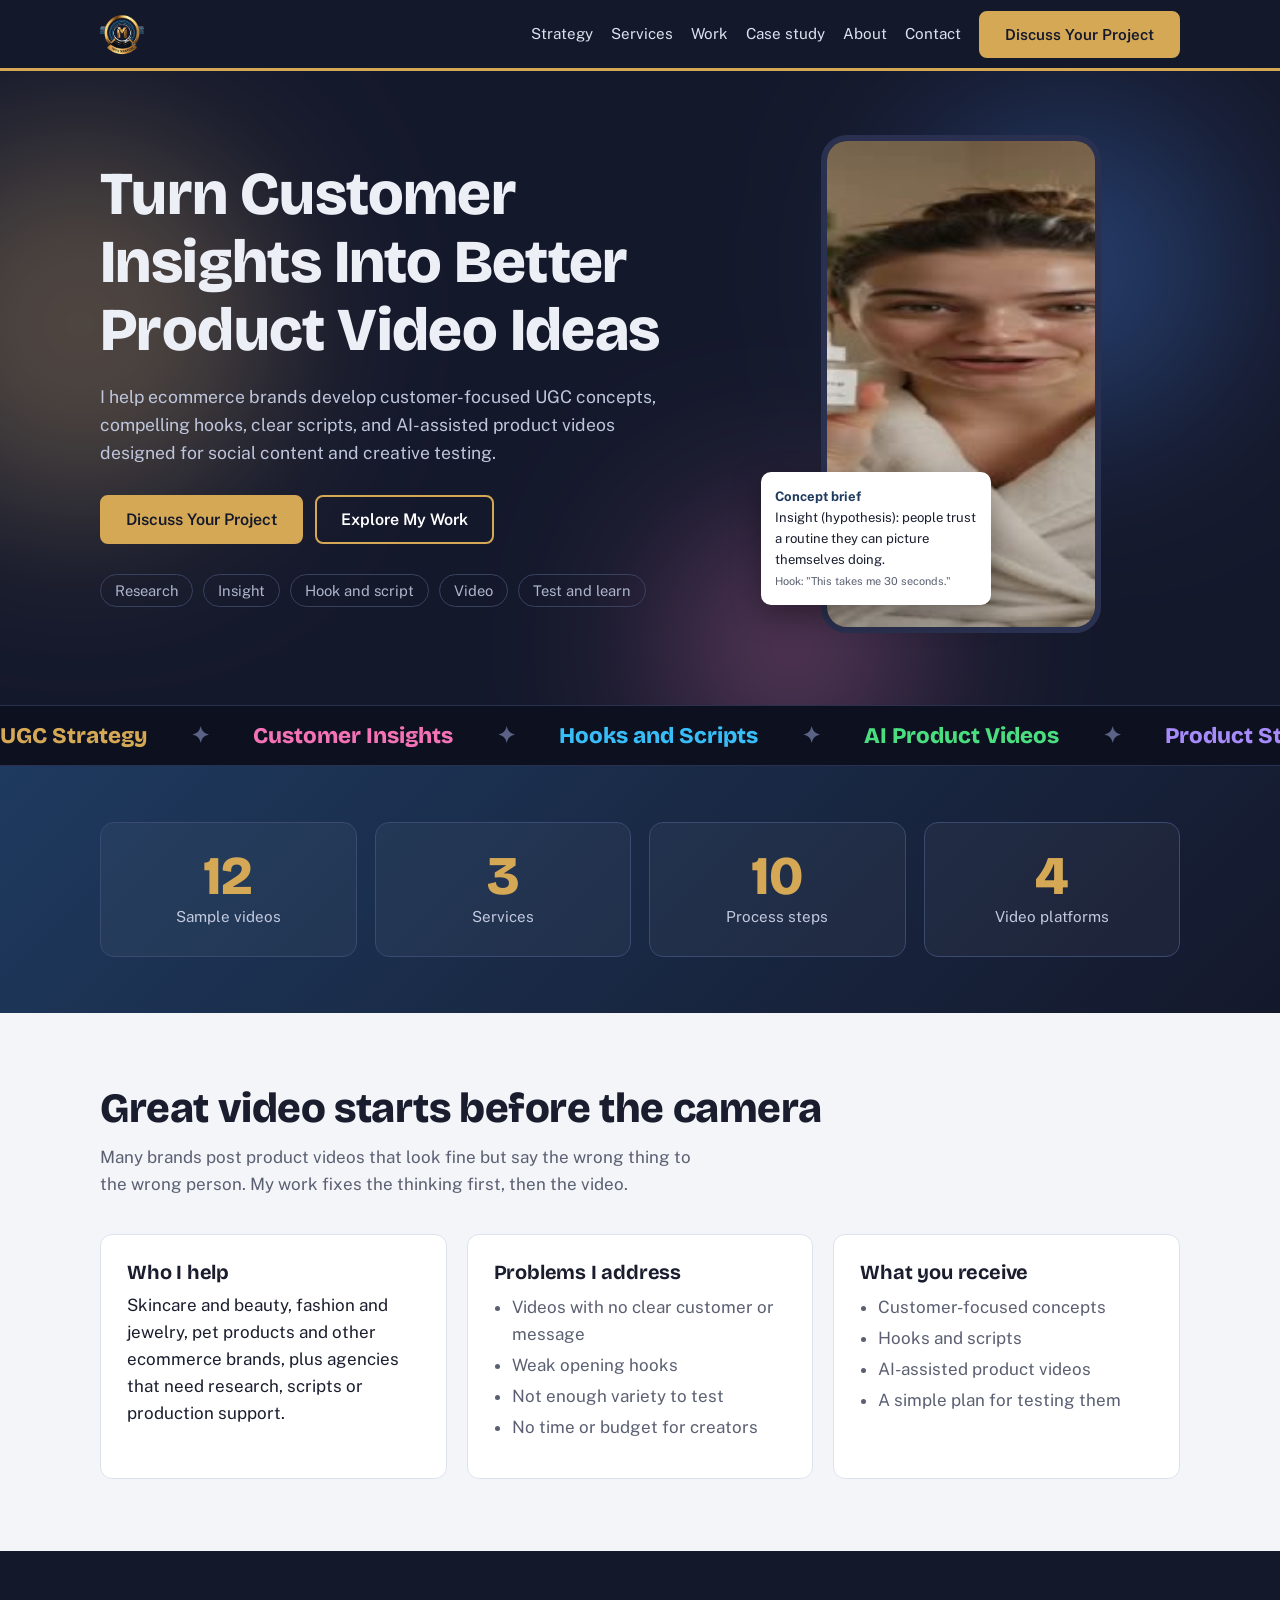
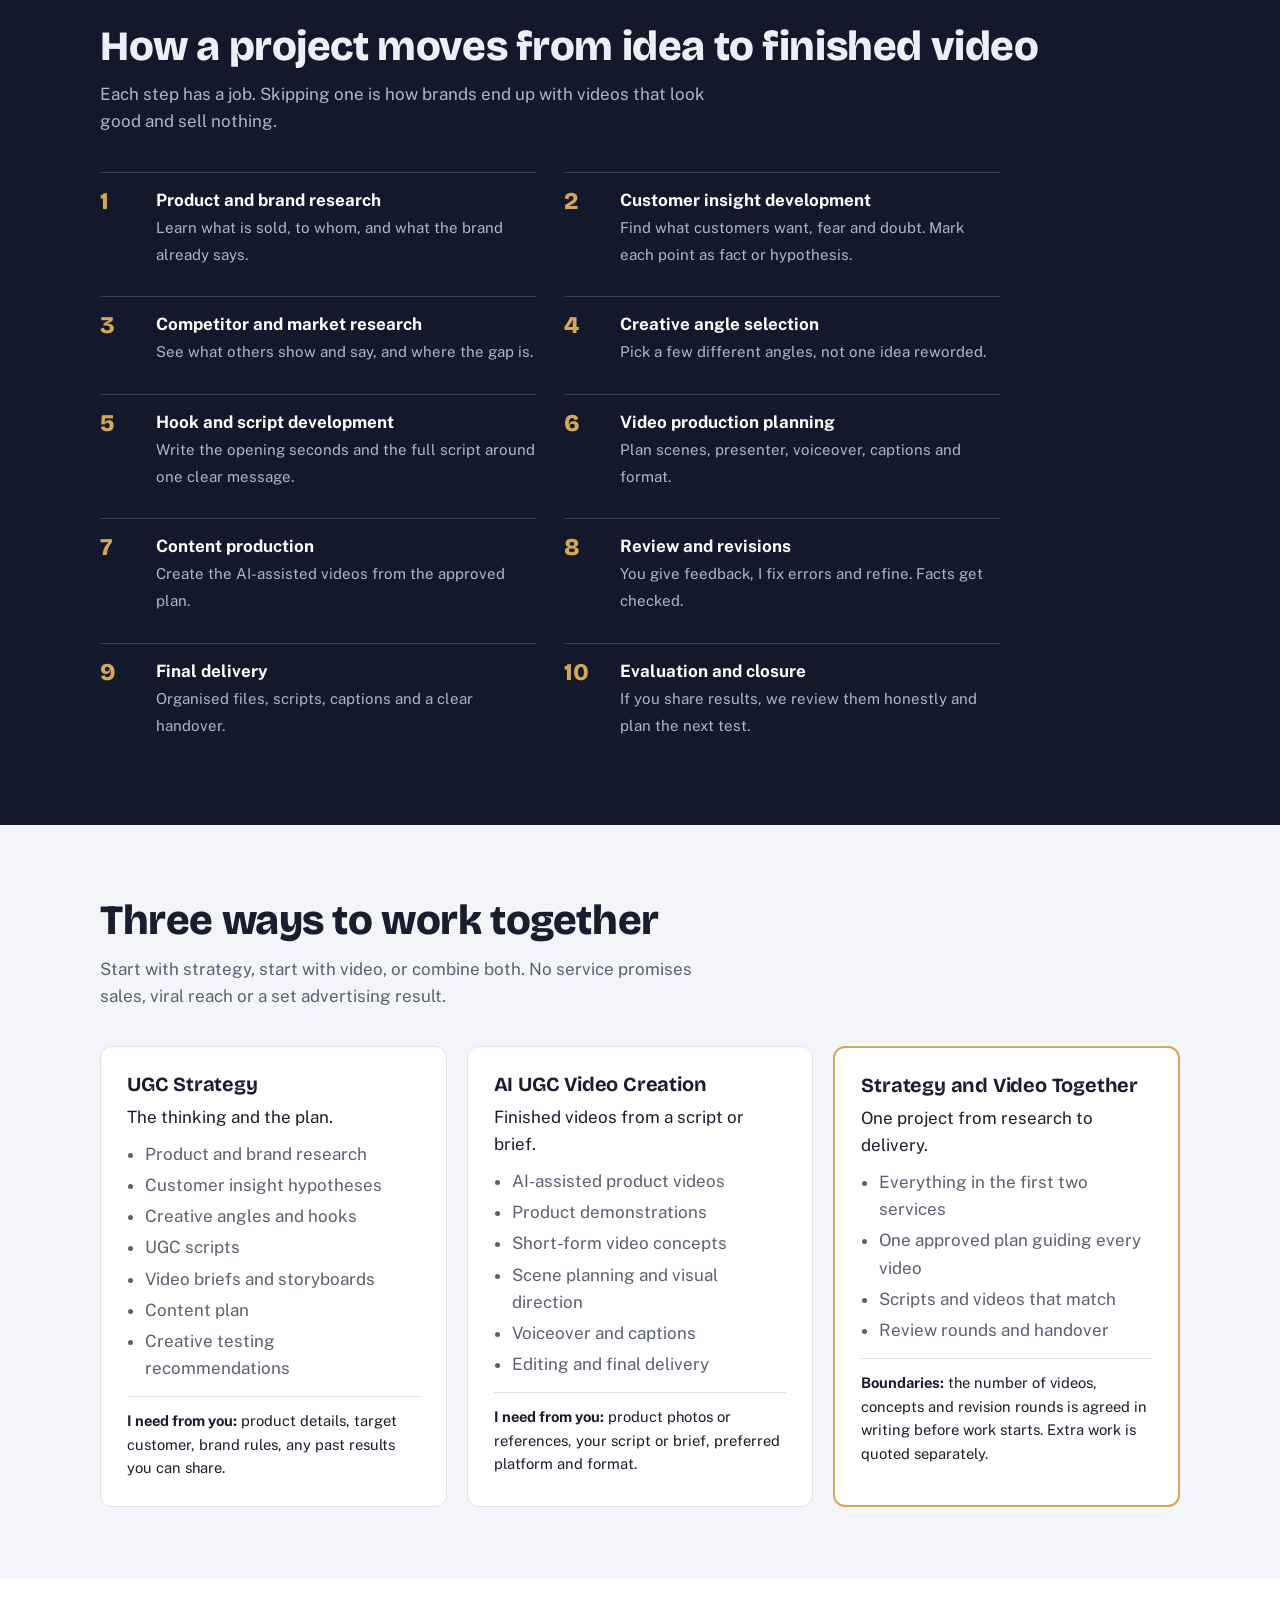
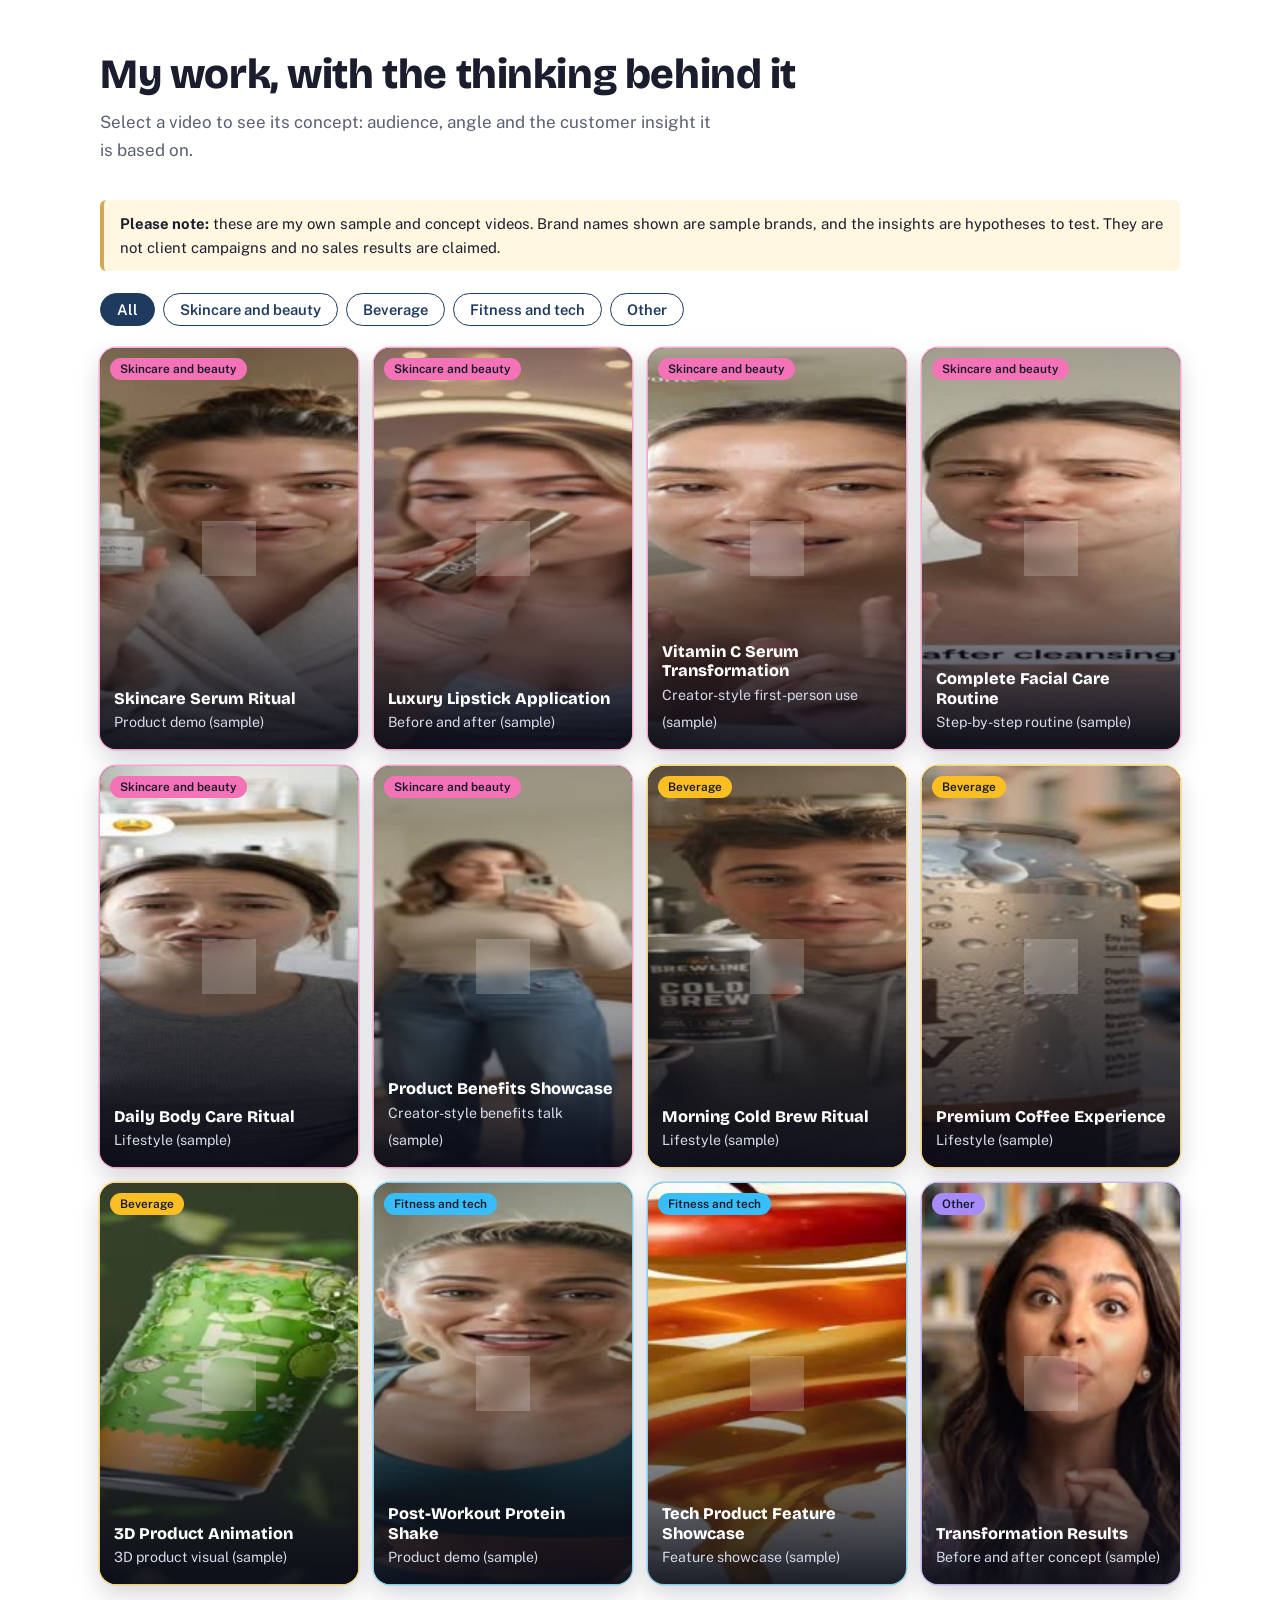
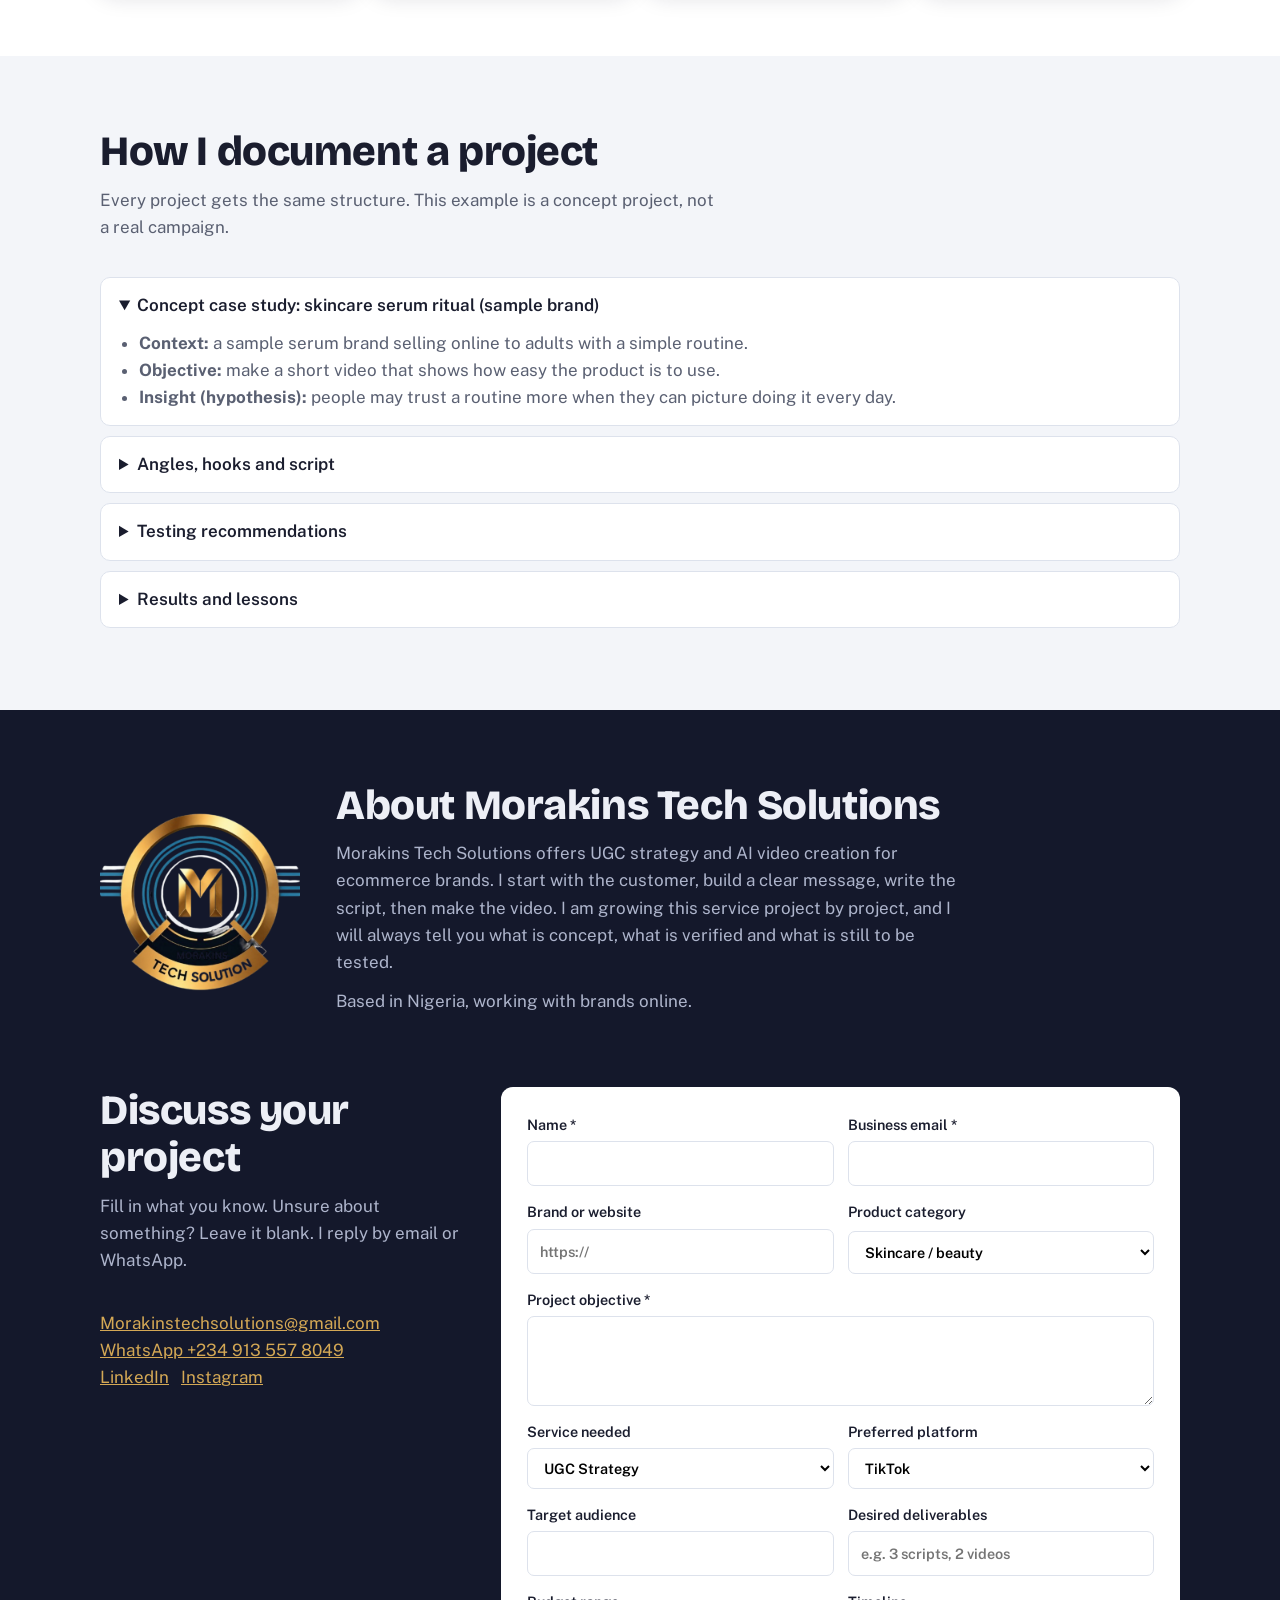
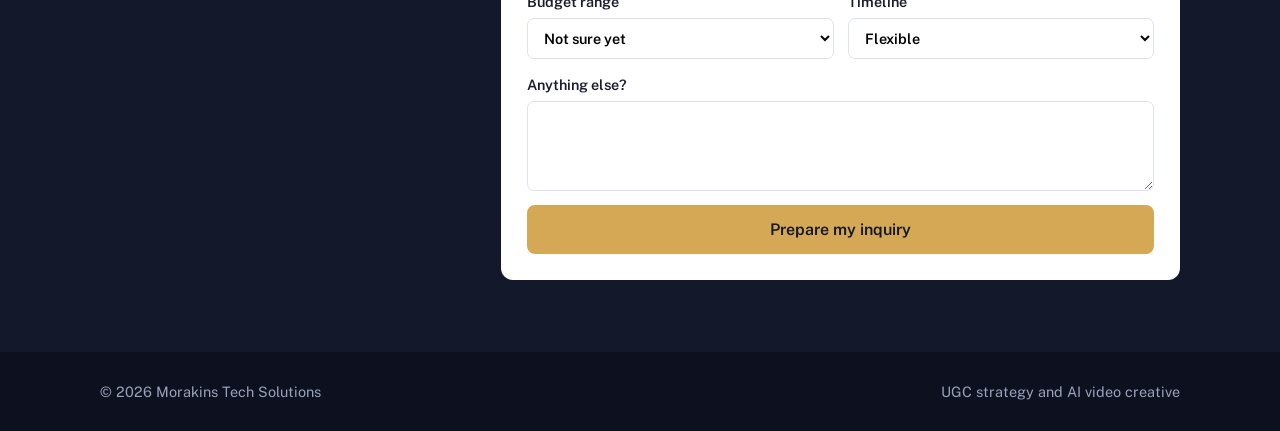
==== home.html @ 1a8fdf66 "Add files via upload" ====
<!DOCTYPE html>
<html lang="en">
<head>
<meta charset="UTF-8">
<meta name="viewport" content="width=device-width, initial-scale=1">
<title>Morakins Tech Solutions | UGC Strategy and AI Video Creative for Ecommerce Brands</title>
<meta name="description" content="UGC strategy, scripts and AI-assisted product videos for ecommerce brands. Customer-focused concepts, hooks and creative testing plans.">
<link rel="preconnect" href="https://fonts.googleapis.com"><link rel="preconnect" href="https://fonts.gstatic.com" crossorigin>
<link href="https://fonts.googleapis.com/css2?family=Bricolage+Grotesque:wght@600;800&family=Public+Sans:wght@400;600&display=swap" rel="stylesheet">
<style>
:root{--navy:#14182B;--blue:#1E3A5F;--gold:#D4A855;--ink:#1A1D2E;--mute:#5A6072;--bg:#F3F5F9;--line:#DDE2EC;--white:#fff}
*{box-sizing:border-box;margin:0;padding:0}
html{scroll-behavior:smooth;scroll-padding-top:76px}
body{font:400 17px/1.6 'Public Sans',system-ui,sans-serif;color:var(--ink);background:var(--bg)}
h1,h2,h3{font-family:'Bricolage Grotesque',system-ui,sans-serif;line-height:1.12;letter-spacing:-.01em}
a{color:inherit}img,video{max-width:100%;display:block}
:focus-visible{outline:3px solid var(--gold);outline-offset:3px}
.wrap{max-width:1120px;margin:0 auto;padding:0 20px}
section{padding:72px 0}
h2{font-size:clamp(1.8rem,4vw,2.6rem);font-weight:800;margin-bottom:12px}
.lead{color:var(--mute);max-width:62ch;margin-bottom:36px}
.dark{background:var(--navy);color:#EDEFF6}.dark .lead{color:#AEB5CC}
header{position:sticky;top:0;z-index:50;background:var(--navy);border-bottom:3px solid var(--gold)}
.nav{display:flex;align-items:center;gap:18px;height:68px}
.nav img{height:44px;width:auto}
.nav ul{display:flex;gap:18px;list-style:none;margin-left:auto}
.nav a{text-decoration:none;color:#DCE0EE;font-size:.95rem}.nav a:hover{color:var(--gold)}
.btn{display:inline-block;padding:13px 24px;border-radius:8px;font-weight:600;text-decoration:none;border:2px solid var(--gold);cursor:pointer;font:600 1rem 'Public Sans',sans-serif}
.btn.p{background:var(--gold);color:var(--navy)}.btn.p:hover{background:#e3bb6c}
.btn.s{background:transparent;color:#fff}.btn.s:hover{background:rgba(212,168,85,.15)}
.btn.o{border-color:var(--blue);color:var(--blue);background:transparent}
.menu{display:none;margin-left:auto;background:none;border:2px solid var(--gold);color:#fff;border-radius:6px;padding:6px 12px;font-size:1rem}
.hero{padding:64px 0 72px}
.hero .wrap{display:grid;grid-template-columns:1.15fr .85fr;gap:48px;align-items:center}
.hero h1{font-size:clamp(2.2rem,5.4vw,3.8rem);font-weight:800;margin-bottom:18px}
.hero p{color:#BFC6DC;font-size:1.1rem;max-width:52ch;margin-bottom:28px}
.cta{display:flex;gap:12px;flex-wrap:wrap}
.chain{display:flex;gap:10px;flex-wrap:wrap;margin-top:30px;font-size:.92rem;color:#AEB5CC}
.chain span{border:1px solid #3A4262;border-radius:99px;padding:4px 14px}
.phone{position:relative;justify-self:center;width:min(280px,70vw)}
.phone video{width:100%;aspect-ratio:9/16;object-fit:cover;border-radius:26px;border:6px solid #2A3150;background:#000}
.brief{position:absolute;left:-60px;bottom:28px;width:230px;background:var(--white);color:var(--ink);border-radius:10px;padding:14px;font-size:.82rem;box-shadow:0 10px 30px rgba(0,0,0,.35)}
.brief b{display:block;color:var(--blue)}.brief small{color:var(--mute)}
.grid3{display:grid;grid-template-columns:repeat(3,1fr);gap:20px}
.panel{background:var(--white);border:1px solid var(--line);border-radius:12px;padding:26px}
.panel h3{font-size:1.25rem;margin-bottom:8px}
.panel ul{padding-left:18px;color:var(--mute);margin:10px 0}
.panel li{margin:4px 0}
.panel .need{border-top:1px solid var(--line);margin-top:14px;padding-top:12px;font-size:.92rem}
.panel.hl{border:2px solid var(--gold)}
.steps{list-style:none;counter-reset:s;display:grid;grid-template-columns:repeat(2,1fr);gap:14px 28px;max-width:900px}
.steps li{counter-increment:s;display:grid;grid-template-columns:44px 1fr;gap:12px;padding:14px 0;border-top:1px solid #333B5C}
.steps li::before{content:counter(s);font:800 1.5rem 'Bricolage Grotesque',sans-serif;color:var(--gold)}
.steps b{display:block;color:#fff}.steps span{color:#AEB5CC;font-size:.94rem}
.filters{display:flex;gap:8px;flex-wrap:wrap;margin-bottom:22px}
.filters button{border:1.5px solid var(--blue);background:transparent;color:var(--blue);padding:7px 16px;border-radius:99px;font:600 .92rem 'Public Sans',sans-serif;cursor:pointer}
.filters button[aria-pressed=true]{background:var(--blue);color:#fff}
.works{display:grid;grid-template-columns:repeat(4,1fr);gap:16px}
.note{background:#FFF7E0;border-left:4px solid var(--gold);padding:12px 16px;border-radius:6px;font-size:.93rem;margin-bottom:22px}
dialog{border:0;border-radius:14px;max-width:880px;width:94vw;padding:0;background:var(--white)}
dialog::backdrop{background:rgba(10,12,24,.8)}
.m{display:grid;grid-template-columns:minmax(0,.8fr) 1fr}
.m video{width:100%;max-height:82vh;background:#000}
.m .t{padding:22px;overflow:auto;max-height:82vh}.m dl{display:grid;grid-template-columns:auto 1fr;gap:6px 14px;font-size:.93rem;margin:12px 0}
.m dt{font-weight:600;color:var(--blue)}.x{position:absolute;right:10px;top:10px;background:var(--navy);color:#fff;border:0;border-radius:50%;width:36px;height:36px;font-size:1.1rem;cursor:pointer;z-index:2}
details{background:var(--white);border:1px solid var(--line);border-radius:10px;margin-bottom:10px;padding:14px 18px}
summary{font-weight:600;cursor:pointer}details p,details ul{margin-top:10px;color:var(--mute)}details ul{padding-left:20px}
.about{display:grid;grid-template-columns:200px 1fr;gap:36px;align-items:center}
form{display:grid;grid-template-columns:1fr 1fr;gap:14px;background:var(--white);color:var(--ink);padding:26px;border-radius:12px}
label{font-weight:600;font-size:.9rem;display:grid;gap:5px}.full{grid-column:1/-1}
input,select,textarea{font:inherit;padding:10px 12px;border:1.5px solid var(--line);border-radius:7px;width:100%;background:#fff}
textarea{min-height:90px}
#out{grid-column:1/-1;display:none;background:#EEF3FB;border-radius:8px;padding:16px}
#out .cta{margin-top:10px}#st{font-weight:600;margin-bottom:6px}
.contactgrid{display:grid;grid-template-columns:.7fr 1.3fr;gap:36px}
.contactgrid a{color:var(--gold)}
footer{background:#0D101E;color:#9AA2BB;padding:28px 0;font-size:.9rem}footer .wrap{display:flex;justify-content:space-between;gap:12px;flex-wrap:wrap}
@media(max-width:900px){.hero .wrap,.contactgrid,.about,.m{grid-template-columns:1fr}.grid3{grid-template-columns:1fr}.works{grid-template-columns:repeat(2,1fr)}.steps,form{grid-template-columns:1fr}.brief{left:auto;right:-8px;width:200px}.menu{display:block}.nav ul{display:none;position:absolute;top:68px;left:0;right:0;flex-direction:column;background:var(--navy);padding:16px 20px;gap:12px}.nav ul.open{display:flex}.nav .btn{display:none}section{padding:52px 0}.about img{width:120px}}
@media(prefers-reduced-motion:reduce){html{scroll-behavior:auto}}
.hero{position:relative;overflow:hidden}.hero .wrap{position:relative;z-index:2}
.orbs{position:absolute;inset:0;pointer-events:none}.orbs i{position:absolute;border-radius:50%;filter:blur(80px);opacity:.3;mix-blend-mode:screen;animation:drift 16s ease-in-out infinite alternate}
.orbs i:nth-child(1){width:380px;height:380px;background:#D4A855;left:-110px;top:10%}.orbs i:nth-child(2){width:320px;height:320px;background:#3B82F6;right:4%;top:6%;animation-delay:-5s}.orbs i:nth-child(3){width:260px;height:260px;background:#F472B6;right:28%;bottom:-70px;animation-delay:-9s}
@keyframes drift{to{transform:translate(70px,-50px) scale(1.2)}}
.hero h1 .w{display:inline-block;opacity:0;transform:translateY(.5em);animation:wup .8s cubic-bezier(.2,.7,.2,1) forwards;animation-delay:calc(var(--i)*.1s + .1s)}
@keyframes wup{to{opacity:1;transform:none}}
.btn.p{position:relative;overflow:hidden}.btn.p::after{content:"";position:absolute;inset:0;background:linear-gradient(110deg,transparent 30%,rgba(255,255,255,.55) 50%,transparent 70%);transform:translateX(-130%);transition:transform .7s}.btn.p:hover::after{transform:translateX(130%)}
.marq{background:#0D101E;border-block:1px solid #2A3150;overflow:hidden;padding:16px 0}
.marq .track{display:flex;width:max-content;animation:mq 45s linear infinite}.marq:hover .track{animation-play-state:paused}
.marq span{font:800 1.4rem 'Bricolage Grotesque',sans-serif;color:var(--ac);white-space:nowrap;padding-right:44px}.marq span::after{content:"\2726";margin-left:44px;color:#5A6385}
@keyframes mq{to{transform:translateX(-50%)}}
.stats{background:linear-gradient(135deg,#1E3A5F,#14182B);color:#fff;padding:56px 0}
.g4{display:grid;grid-template-columns:repeat(4,1fr);gap:18px}
.stat{text-align:center;padding:26px 12px;border:1px solid #3A4A70;border-radius:14px;background:rgba(255,255,255,.04)}
.stat b{display:block;font:800 clamp(2.2rem,5vw,3.4rem)/1 'Bricolage Grotesque',sans-serif;color:var(--gold)}.stat span{color:#C3CADF;font-size:.95rem}
.rv{opacity:0}.rv.in{animation:rise .65s cubic-bezier(.2,.7,.2,1) both;animation-delay:var(--d,0s)}@keyframes rise{from{opacity:0;transform:translateY(22px)}to{opacity:1}}
.card{position:relative;aspect-ratio:9/14;border:0;border-radius:16px;overflow:hidden;cursor:pointer;padding:0;text-align:left;font:inherit;color:#fff;background:#111;box-shadow:0 0 0 1.5px color-mix(in srgb,var(--ac) 55%,transparent),0 10px 24px rgba(20,24,43,.18);transition:transform .25s,box-shadow .25s;animation:pop .5s both;animation-delay:calc(var(--i,0)*.05s)}
.card img,.card .pv{position:absolute;inset:0;width:100%;height:100%;object-fit:cover;transition:transform .5s}.card .pv{z-index:1}
.card:hover{transform:translateY(-6px);box-shadow:0 0 0 2px var(--ac),0 0 26px color-mix(in srgb,var(--ac) 60%,transparent),0 16px 30px rgba(20,24,43,.3)}.card:hover img{transform:scale(1.07)}
.card::after{content:"";position:absolute;inset:0;z-index:2;background:linear-gradient(to top,rgba(10,12,24,.92) 0%,rgba(10,12,24,.35) 42%,transparent 65%)}
.card .bd{position:absolute;z-index:3;top:10px;left:10px;background:var(--ac);color:#14182B;font:600 .74rem 'Public Sans',sans-serif;padding:4px 10px;border-radius:99px}
.card .pl{position:absolute;z-index:3;top:50%;left:50%;width:54px;height:54px;margin:-27px 0 0 -27px;border-radius:50%;background:rgba(255,255,255,.2);backdrop-filter:blur(6px);border:2px solid #fff;transition:transform .25s,background .25s}
.card .pl::before{content:"";position:absolute;left:21px;top:15px;border-style:solid;border-width:11px 0 11px 18px;border-color:transparent transparent transparent #fff}.card:hover .pl{transform:scale(1.15);background:var(--ac)}
.card div{position:absolute;z-index:3;left:0;right:0;bottom:0;padding:14px}.card b{display:block;font:800 1.02rem/1.2 'Bricolage Grotesque',sans-serif}.card small{color:#D5DAEA}
@keyframes pop{from{opacity:0;transform:translateY(18px) scale(.96)}}
@media(max-width:900px){.g4{grid-template-columns:repeat(2,1fr)}.marq span{font-size:1.1rem}}
@media(prefers-reduced-motion:reduce){.orbs i,.marq .track,.card{animation:none}.hero h1 .w{opacity:1;transform:none;animation:none}.rv{opacity:1}.marq{overflow-x:auto}}
</style>
</head>
<body>
<header><div class="wrap nav">
<a href="#top" aria-label="Morakins Tech Solutions home"><img src="Morakins_brand_logo-removebg-preview.png" alt="Morakins Tech Solutions logo"></a>
<button class="menu" aria-expanded="false" aria-controls="nl">Menu</button>
<ul id="nl"><li><a href="#strategy">Strategy</a></li><li><a href="#services">Services</a></li><li><a href="#work">Work</a></li><li><a href="#casestudy">Case study</a></li><li><a href="#about">About</a></li><li><a href="#contact">Contact</a></li></ul>
<a class="btn p" href="#contact">Discuss Your Project</a>
</div></header>

<main id="top">
<section class="hero dark"><div class="orbs" aria-hidden="true"><i></i><i></i><i></i></div><div class="wrap">
<div>
<h1>Turn Customer Insights Into Better Product Video Ideas</h1>
<p>I help ecommerce brands develop customer-focused UGC concepts, compelling hooks, clear scripts, and AI-assisted product videos designed for social content and creative testing.</p>
<div class="cta"><a class="btn p" href="#contact">Discuss Your Project</a><a class="btn s" href="#work">Explore My Work</a></div>
<div class="chain" aria-label="My process in short"><span>Research</span><span>Insight</span><span>Hook and script</span><span>Video</span><span>Test and learn</span></div>
</div>
<div class="phone">
<video id="heroV" muted loop playsinline autoplay preload="metadata" poster="Skincare%20GlowDrop%20Serum_thumb.jpg" aria-label="Sample UGC video: skincare serum ritual"><source src="Skincare%20GlowDrop%20Serum.mp4" type="video/mp4"></video>
<div class="brief"><b>Concept brief</b>Insight (hypothesis): people trust a routine they can picture themselves doing.<br><small>Hook: "This takes me 30 seconds."</small></div>
</div>
</div></section>

<div class="marq" aria-label="Topics I work on"><div class="track" id="mq"></div></div>
<section class="stats" aria-label="Portfolio at a glance"><div class="wrap"><div class="g4" id="stats"></div></div></section>
<section id="problems"><div class="wrap">
<h2>Great video starts before the camera</h2>
<p class="lead">Many brands post product videos that look fine but say the wrong thing to the wrong person. My work fixes the thinking first, then the video.</p>
<div class="grid3">
<div class="panel"><h3>Who I help</h3><p>Skincare and beauty, fashion and jewelry, pet products and other ecommerce brands, plus agencies that need research, scripts or production support.</p></div>
<div class="panel"><h3>Problems I address</h3><ul><li>Videos with no clear customer or message</li><li>Weak opening hooks</li><li>Not enough variety to test</li><li>No time or budget for creators</li></ul></div>
<div class="panel"><h3>What you receive</h3><ul><li>Customer-focused concepts</li><li>Hooks and scripts</li><li>AI-assisted product videos</li><li>A simple plan for testing them</li></ul></div>
</div></div></section>

<section id="strategy" class="dark"><div class="wrap">
<h2>How a project moves from idea to finished video</h2>
<p class="lead">Each step has a job. Skipping one is how brands end up with videos that look good and sell nothing.</p>
<ol class="steps">
<li><div><b>Product and brand research</b><span>Learn what is sold, to whom, and what the brand already says.</span></div></li>
<li><div><b>Customer insight development</b><span>Find what customers want, fear and doubt. Mark each point as fact or hypothesis.</span></div></li>
<li><div><b>Competitor and market research</b><span>See what others show and say, and where the gap is.</span></div></li>
<li><div><b>Creative angle selection</b><span>Pick a few different angles, not one idea reworded.</span></div></li>
<li><div><b>Hook and script development</b><span>Write the opening seconds and the full script around one clear message.</span></div></li>
<li><div><b>Video production planning</b><span>Plan scenes, presenter, voiceover, captions and format.</span></div></li>
<li><div><b>Content production</b><span>Create the AI-assisted videos from the approved plan.</span></div></li>
<li><div><b>Review and revisions</b><span>You give feedback, I fix errors and refine. Facts get checked.</span></div></li>
<li><div><b>Final delivery</b><span>Organised files, scripts, captions and a clear handover.</span></div></li>
<li><div><b>Evaluation and closure</b><span>If you share results, we review them honestly and plan the next test.</span></div></li>
</ol></div></section>

<section id="services"><div class="wrap">
<h2>Three ways to work together</h2>
<p class="lead">Start with strategy, start with video, or combine both. No service promises sales, viral reach or a set advertising result.</p>
<div class="grid3">
<div class="panel"><h3>UGC Strategy</h3><p>The thinking and the plan.</p><ul><li>Product and brand research</li><li>Customer insight hypotheses</li><li>Creative angles and hooks</li><li>UGC scripts</li><li>Video briefs and storyboards</li><li>Content plan</li><li>Creative testing recommendations</li></ul><p class="need"><b>I need from you:</b> product details, target customer, brand rules, any past results you can share.</p></div>
<div class="panel"><h3>AI UGC Video Creation</h3><p>Finished videos from a script or brief.</p><ul><li>AI-assisted product videos</li><li>Product demonstrations</li><li>Short-form video concepts</li><li>Scene planning and visual direction</li><li>Voiceover and captions</li><li>Editing and final delivery</li></ul><p class="need"><b>I need from you:</b> product photos or references, your script or brief, preferred platform and format.</p></div>
<div class="panel hl"><h3>Strategy and Video Together</h3><p>One project from research to delivery.</p><ul><li>Everything in the first two services</li><li>One approved plan guiding every video</li><li>Scripts and videos that match</li><li>Review rounds and handover</li></ul><p class="need"><b>Boundaries:</b> the number of videos, concepts and revision rounds is agreed in writing before work starts. Extra work is quoted separately.</p></div>
</div></div></section>

<section id="work" style="background:#fff"><div class="wrap">
<h2>My work, with the thinking behind it</h2>
<p class="lead">Select a video to see its concept: audience, angle and the customer insight it is based on.</p>
<p class="note"><b>Please note:</b> these are my own sample and concept videos. Brand names shown are sample brands, and the insights are hypotheses to test. They are not client campaigns and no sales results are claimed.</p>
<div class="filters" role="group" aria-label="Filter work"></div>
<div class="works" id="works"></div>
</div></section>

<section id="casestudy"><div class="wrap">
<h2>How I document a project</h2>
<p class="lead">Every project gets the same structure. This example is a concept project, not a real campaign.</p>
<details open><summary>Concept case study: skincare serum ritual (sample brand)</summary>
<ul><li><b>Context:</b> a sample serum brand selling online to adults with a simple routine.</li><li><b>Objective:</b> make a short video that shows how easy the product is to use.</li><li><b>Insight (hypothesis):</b> people may trust a routine more when they can picture doing it every day.</li></ul></details>
<details><summary>Angles, hooks and script</summary>
<ul><li><b>Angle A, the 30-second routine:</b> hook "My whole routine takes 30 seconds."</li><li><b>Angle B, the doubt:</b> hook "I thought serums were a waste of money."</li><li><b>Angle C, the shelf check:</b> hook "Three things I look for in a serum."</li></ul>
<p>Script outline: hook (0-3s), the problem, product shown in use, [benefit verified with the client], simple call to action. Product claims are only added after the client confirms them.</p></details>
<details><summary>Testing recommendations</summary>
<ul><li>Compare the three hooks with the same video body, one change at a time.</li><li>Run each long enough to judge on thumb-stop rate and watch time, not on a single day.</li></ul></details>
<details><summary>Results and lessons</summary><p>No results to report. This is a concept project and no campaign was run. For real client work this section holds verified numbers from the client, with limits stated, plus lessons and next steps.</p></details>
</div></section>

<section id="about" class="dark"><div class="wrap about">
<img src="Morakins_brand_logo-removebg-preview.png" alt="Morakins Tech Solutions logo" loading="lazy">
<div><h2>About Morakins Tech Solutions</h2>
<p class="lead" style="margin-bottom:12px">Morakins Tech Solutions offers UGC strategy and AI video creation for ecommerce brands. I start with the customer, build a clear message, write the script, then make the video. I am growing this service project by project, and I will always tell you what is concept, what is verified and what is still to be tested.</p>
<p style="color:#AEB5CC">Based in Nigeria, working with brands online.</p></div>
</div></section>

<section id="contact" class="dark" style="padding-top:0"><div class="wrap contactgrid">
<div><h2>Discuss your project</h2><p class="lead">Fill in what you know. Unsure about something? Leave it blank. I reply by email or WhatsApp.</p>
<p><a href="mailto:Morakinstechsolutions@gmail.com">Morakinstechsolutions@gmail.com</a></p>
<p><a href="https://wa.me/2349135578049" target="_blank" rel="noopener">WhatsApp +234 913 557 8049</a></p>
<p><a href="https://www.linkedin.com/in/morakins-elijah-78a88740a" target="_blank" rel="noopener">LinkedIn</a> &nbsp; <a href="https://www.instagram.com/abheymiracle/" target="_blank" rel="noopener">Instagram</a></p></div>
<form id="f" novalidate>
<label>Name *<input name="Name" required autocomplete="name"></label>
<label>Business email *<input name="Email" type="email" required autocomplete="email"></label>
<label>Brand or website<input name="Website" placeholder="https://"></label>
<label>Product category<select name="Category"><option>Skincare / beauty</option><option>Fashion / jewelry</option><option>Pet products</option><option>Other ecommerce</option><option>Agency</option></select></label>
<label class="full">Project objective *<textarea name="Objective" required></textarea></label>
<label>Service needed<select name="Service"><option>UGC Strategy</option><option>AI UGC Video Creation</option><option>Strategy and Video Together</option><option>Not sure yet</option></select></label>
<label>Preferred platform<select name="Platform"><option>TikTok</option><option>Instagram Reels</option><option>Facebook</option><option>YouTube Shorts</option><option>Not sure</option></select></label>
<label>Target audience<input name="Audience"></label>
<label>Desired deliverables<input name="Deliverables" placeholder="e.g. 3 scripts, 2 videos"></label>
<label>Budget range<select name="Budget"><option>Not sure yet</option><option>Under $200</option><option>$200 to $500</option><option>$500 to $1,000</option><option>Over $1,000</option></select></label>
<label>Timeline<select name="Timeline"><option>Flexible</option><option>Within 1 week</option><option>1 to 2 weeks</option><option>2 to 4 weeks</option></select></label>
<label class="full">Anything else?<textarea name="Notes"></textarea></label>
<button class="btn p full" type="submit">Prepare my inquiry</button>
<div id="out" role="status" aria-live="polite"><p id="st"></p><div class="cta"><a class="btn o" id="em" href="#">Send by email</a><a class="btn o" id="wa" href="#" target="_blank" rel="noopener">Send on WhatsApp</a><button class="btn o" type="button" id="cp">Copy message</button></div></div>
</form>
</div></section>
</main>
<footer><div class="wrap"><span>© <span id="yr"></span> Morakins Tech Solutions</span><span>UGC strategy and AI video creative</span></div></footer>

<dialog id="dlg" aria-label="Video details"><button class="x" aria-label="Close" id="dx">×</button><div class="m"><video id="mv" controls playsinline preload="none"></video><div class="t" id="mt"></div></div></dialog>

<script>
var FORM_ENDPOINT="";// Optional: paste a Formspree URL here to enable direct sending.
var V=[
["Skincare GlowDrop Serum.mp4","Skincare Serum Ritual","Skincare and beauty","Product demo","TikTok, Reels","Adults building a simple routine","The easy daily ritual","People may trust a serum more when they see how little effort it takes each day."],
["BeautyCosmetics Velora Satin Glow Lipstick.mp4","Luxury Lipstick Application","Skincare and beauty","Before and after","Instagram Reels","Shoppers who want a polished everyday look","Finish up close","Shoppers want to see the finish on skin before they buy."],
["Skincare GlowDrop Serum.mp4",0],
["Creator_applying_Vitamin_C_serum_20260920115004.mp4","Vitamin C Serum Transformation","Skincare and beauty","Creator-style first-person use","TikTok","Skincare shoppers who want proof of use","First-person routine","First-person use may feel more credible than a plain product shot."],
["Creator_Facial_Routine.mp4","Complete Facial Care Routine","Skincare and beauty","Step-by-step routine","TikTok, Reels","Beginners who feel lost in skincare","Routine walkthrough","Beginners may buy when the steps look easy to copy."],
["PureGlow_Body_Wash.mp4","Daily Body Care Ritual","Skincare and beauty","Lifestyle","Reels","People who treat the shower as self-care","Self-care moment","A daily product sells better when tied to a feeling, not only a function."],
["Creator_Product_Benefits.mp4","Product Benefits Showcase","Skincare and beauty","Creator-style benefits talk","TikTok","Shoppers comparing similar products","Benefits in plain words","Shoppers may prefer benefits explained simply by a person over a feature list."],
["Beverage Brewline Cold Brew.mp4","Morning Cold Brew Ritual","Beverage","Lifestyle","TikTok, Reels","Busy morning drinkers","Ritual over caffeine","A drink may feel worth buying when tied to a calm morning moment."],
["Woman_drinking_cold_brew_coffee.mp4","Premium Coffee Experience","Beverage","Lifestyle","Reels","Coffee lovers who like a treat","The premium moment","Sensory close-ups may make a drink feel more premium."],
["From Main Klickpin CF- Soda Can 3d Product Animation - 2KhLKQjL1.mp4","3D Product Animation","Beverage","3D product visual","Paid social","Brands needing a hero visual","Product as the hero","A clean 3D visual can stop the scroll where real footage is not available."],
["Fitness Supplement  PureFuel Protein Shaker.mp4","Post-Workout Protein Shake","Fitness and tech","Product demo","Reels, Shorts","Gym-goers who want simple routines","Convenience after training","Buyers may care more about easy mixing than ingredient lists."],
["AI Products Video.mp4","Tech Product Feature Showcase","Fitness and tech","Feature showcase","Shorts, Reels","Online shoppers asking what it does","One feature, shown fast","Showing one clear feature quickly answers the first question buyers have."],
["video_4669d95b-00c9-43b2-9f20-91c151f9d3ba.mp4","Transformation Results","Other","Before and after concept","TikTok, Reels","To be confirmed","Transformation","To be confirmed."]
].filter(function(x){return x[1]!==0});
var $=function(s){return document.querySelector(s)},th=function(f){return encodeURI(f.replace(/\.mp4$/,"_thumb.jpg"))};
var cats=["All"].concat(V.map(function(v){return v[2]}).filter(function(c,i,a){return a.indexOf(c)===i}));
var fl=$(".filters"),wk=$("#works");
cats.forEach(function(c,i){var b=document.createElement("button");b.textContent=c;b.setAttribute("aria-pressed",i==0);b.onclick=function(){fl.querySelectorAll("button").forEach(function(x){x.setAttribute("aria-pressed",x===b)});draw(c)};fl.appendChild(b)});
var AC={"Skincare and beauty":"#F472B6","Beverage":"#FBBF24","Fitness and tech":"#38BDF8","Other":"#A78BFA"};
function hv(b,f){var vd;b.addEventListener("mouseenter",function(){if(matchMedia("(hover:none)").matches||matchMedia("(prefers-reduced-motion:reduce)").matches)return;vd=document.createElement("video");vd.src=encodeURI(f);vd.muted=true;vd.loop=true;vd.playsInline=true;vd.className="pv";b.insertBefore(vd,b.firstChild);vd.play().catch(function(){})});b.addEventListener("mouseleave",function(){if(vd){vd.remove();vd=null}})}
function draw(c){wk.innerHTML="";var n=0;V.forEach(function(v,i){if(c!=="All"&&v[2]!==c)return;var b=document.createElement("button");b.className="card";b.style.setProperty("--ac",AC[v[2]]||"#D4A855");b.style.setProperty("--i",n++);b.setAttribute("aria-label","Play "+v[1]);b.innerHTML='<img loading="lazy" alt="" src="'+th(v[0])+'"><span class="bd"></span><span class="pl"></span><div><b></b><small></small></div>';b.querySelector(".bd").textContent=v[2];b.querySelector("b").textContent=v[1];b.querySelector("small").textContent=v[3]+" (sample)";b.onclick=function(){open_(i)};hv(b,v[0]);wk.appendChild(b)})}
draw("All");
var d=$("#dlg"),mv=$("#mv");
function open_(i){var v=V[i];mv.src=encodeURI(v[0]);mv.poster=th(v[0]);var t=$("#mt");t.innerHTML="<h3></h3><p class='note' style='margin:10px 0'>Concept and hypothesis. Not a client result.</p><dl></dl>";t.querySelector("h3").textContent=v[1];var L=[["Category",v[2]],["Format",v[3]],["Platform",v[4]],["Audience",v[5]],["Angle",v[6]],["Insight (hypothesis)",v[7]]];L.forEach(function(r){var a=document.createElement("dt"),b=document.createElement("dd");a.textContent=r[0];b.textContent=r[1];t.querySelector("dl").append(a,b)});d.showModal();mv.play().catch(function(){})}
function close_(){mv.pause();d.close()}
$("#dx").onclick=close_;d.addEventListener("close",function(){mv.pause()});d.addEventListener("click",function(e){if(e.target===d)close_()});
var mb=$(".menu"),nl=$("#nl");mb.onclick=function(){var o=nl.classList.toggle("open");mb.setAttribute("aria-expanded",o)};nl.onclick=function(e){if(e.target.tagName=="A"){nl.classList.remove("open");mb.setAttribute("aria-expanded","false")}};
$("#yr").textContent=new Date().getFullYear();
var f=$("#f"),out=$("#out"),st=$("#st"),msg="";
f.addEventListener("submit",function(e){e.preventDefault();var fd=new FormData(f),n=fd.get("Name").trim(),em=fd.get("Email").trim(),ob=fd.get("Objective").trim();
out.style.display="block";
if(!n||!em||!ob||!/^\S+@\S+\.\S+$/.test(em)){st.textContent="Please add your name, a valid email and your project objective.";$("#out .cta").style.display="none";return}
$("#out .cta").style.display="flex";
msg="New project inquiry for Morakins Tech Solutions\n\n";fd.forEach(function(v,k){if(String(v).trim())msg+=k+": "+String(v).trim()+"\n"});
if(FORM_ENDPOINT){fetch(FORM_ENDPOINT,{method:"POST",headers:{"Content-Type":"application/json",Accept:"application/json"},body:JSON.stringify(Object.fromEntries(fd))}).then(function(r){st.textContent=r.ok?"Your inquiry was sent. I will reply by email.":"It could not be sent. Please use one of the options below.";if(r.ok)$("#out .cta").style.display="none"}).catch(function(){st.textContent="It could not be sent. Please use one of the options below."})}
else st.textContent="Nothing has been sent yet. Choose how you want to send this message to me.";
$("#em").href="mailto:Morakinstechsolutions@gmail.com?subject="+encodeURIComponent("Project inquiry: "+n)+"&body="+encodeURIComponent(msg);
$("#wa").href="https://wa.me/2349135578049?text="+encodeURIComponent(msg)});
$("#cp").onclick=function(){(navigator.clipboard?navigator.clipboard.writeText(msg):Promise.reject()).then(function(){st.textContent="Message copied. Paste it into an email, DM or WhatsApp."}).catch(function(){st.textContent="Copy failed. Please use the email or WhatsApp button."})};
var h1=$(".hero h1");h1.setAttribute("aria-label",h1.textContent);h1.innerHTML=h1.textContent.split(" ").map(function(w,i){return '<span class="w" style="--i:'+i+'" aria-hidden="true">'+w+'</span>'}).join(" ");
var MQ=[["UGC Strategy","#D4A855"],["Customer Insights","#F472B6"],["Hooks and Scripts","#38BDF8"],["AI Product Videos","#4ADE80"],["Product Storytelling","#A78BFA"],["Creative Testing","#FBBF24"],["Ecommerce Research","#F472B6"],["Skincare and Beauty","#38BDF8"],["Fashion and Jewelry","#4ADE80"],["Pet Products","#A78BFA"]];
var mh=MQ.map(function(m){return '<span style="--ac:'+m[1]+'">'+m[0]+'</span>'}).join("");$("#mq").innerHTML=mh+mh;
$("#stats").innerHTML=[[V.length,"Sample videos"],[3,"Services"],[10,"Process steps"],[4,"Video platforms"]].map(function(x){return '<div class="stat"><b data-n="'+x[0]+'">0</b><span>'+x[1]+'</span></div>'}).join("");
var bs=document.querySelectorAll("b[data-n]");
if("IntersectionObserver" in window){
var co=new IntersectionObserver(function(es){es.forEach(function(e){if(!e.isIntersecting)return;co.unobserve(e.target);var b=e.target,n=+b.dataset.n,t0=performance.now();(function f(t){var p=Math.min(1,(t-t0)/1400);b.textContent=Math.round(n*(1-Math.pow(1-p,3)));if(p<1)requestAnimationFrame(f)})(t0)})},{threshold:.5});bs.forEach(function(b){co.observe(b)});
var ro=new IntersectionObserver(function(es){es.forEach(function(e){if(e.isIntersecting){e.target.classList.add("in");ro.unobserve(e.target)}})},{threshold:.12});
document.querySelectorAll(".panel,.stat,.steps li,details,.hero .phone").forEach(function(el,i){el.style.setProperty("--d",(i%6)*.07+"s");el.classList.add("rv");ro.observe(el)})
}else bs.forEach(function(b){b.textContent=b.dataset.n});
</script>
</body>
</html>
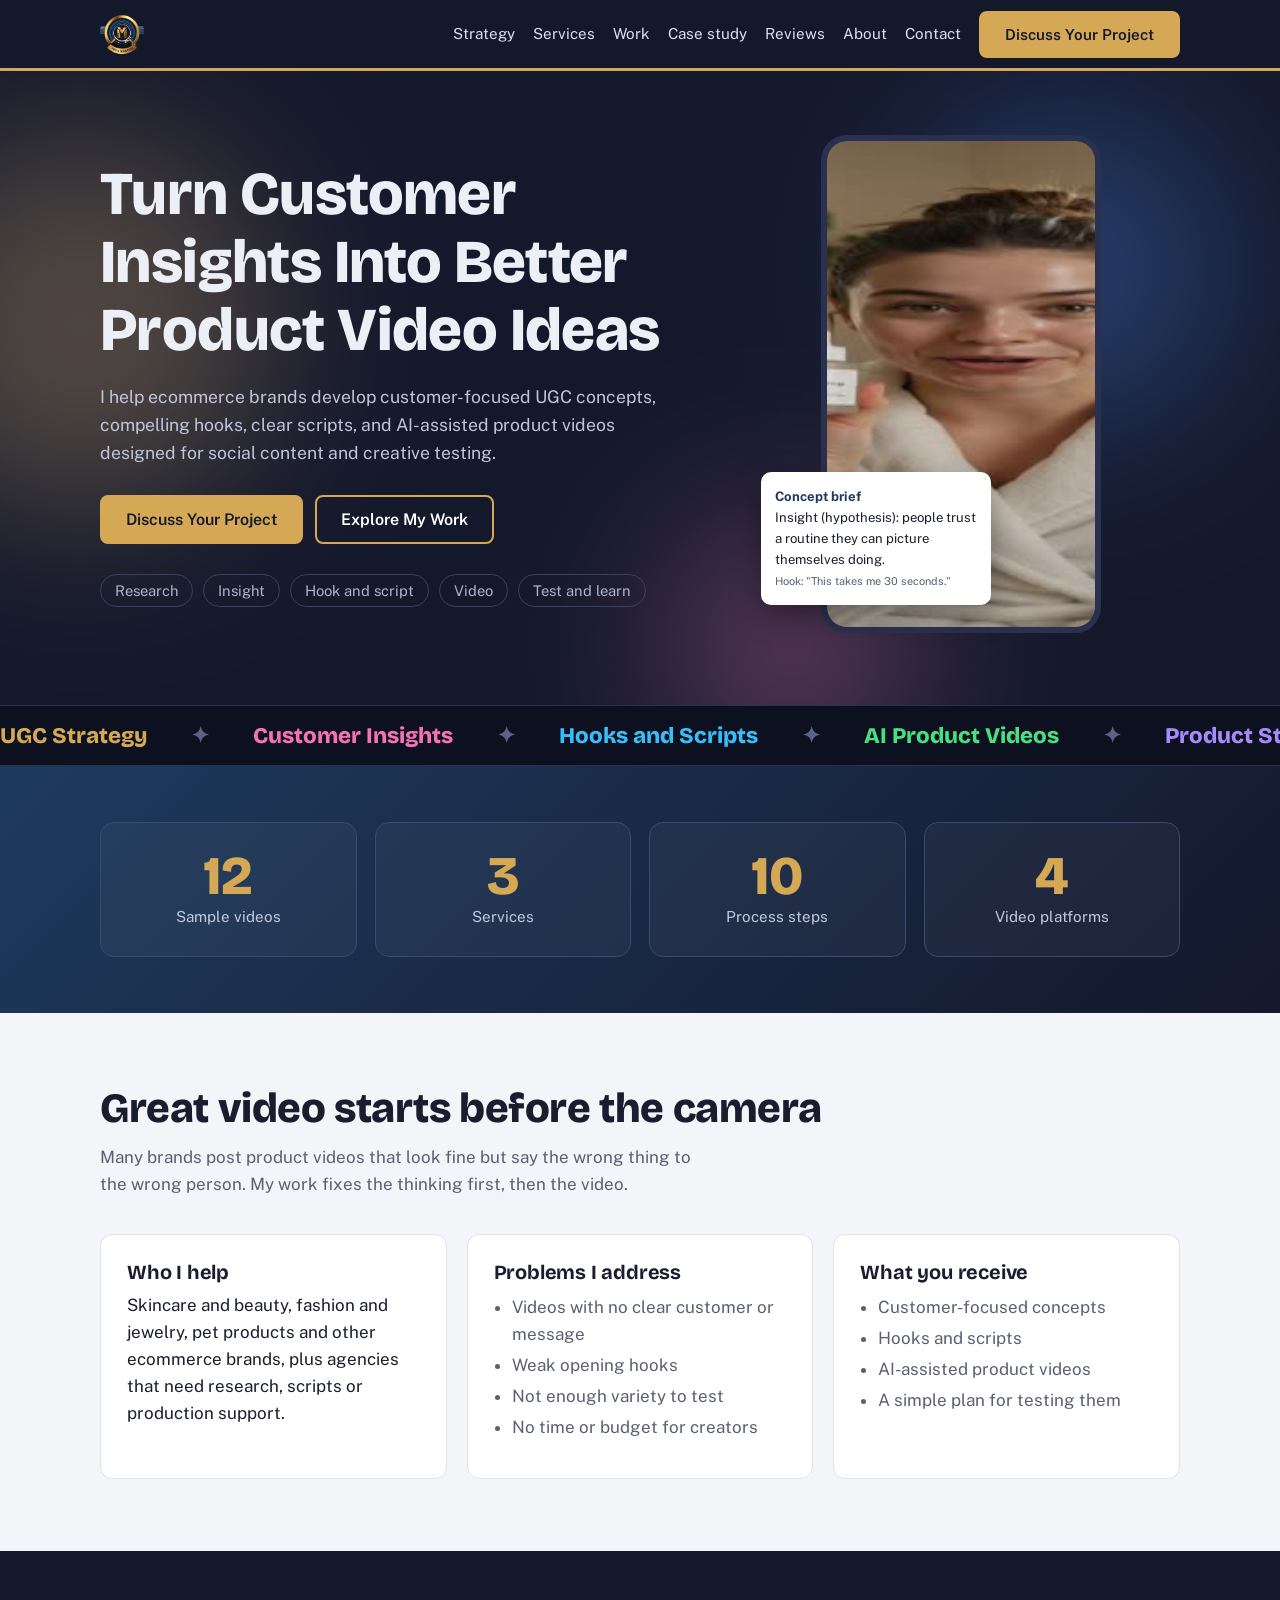
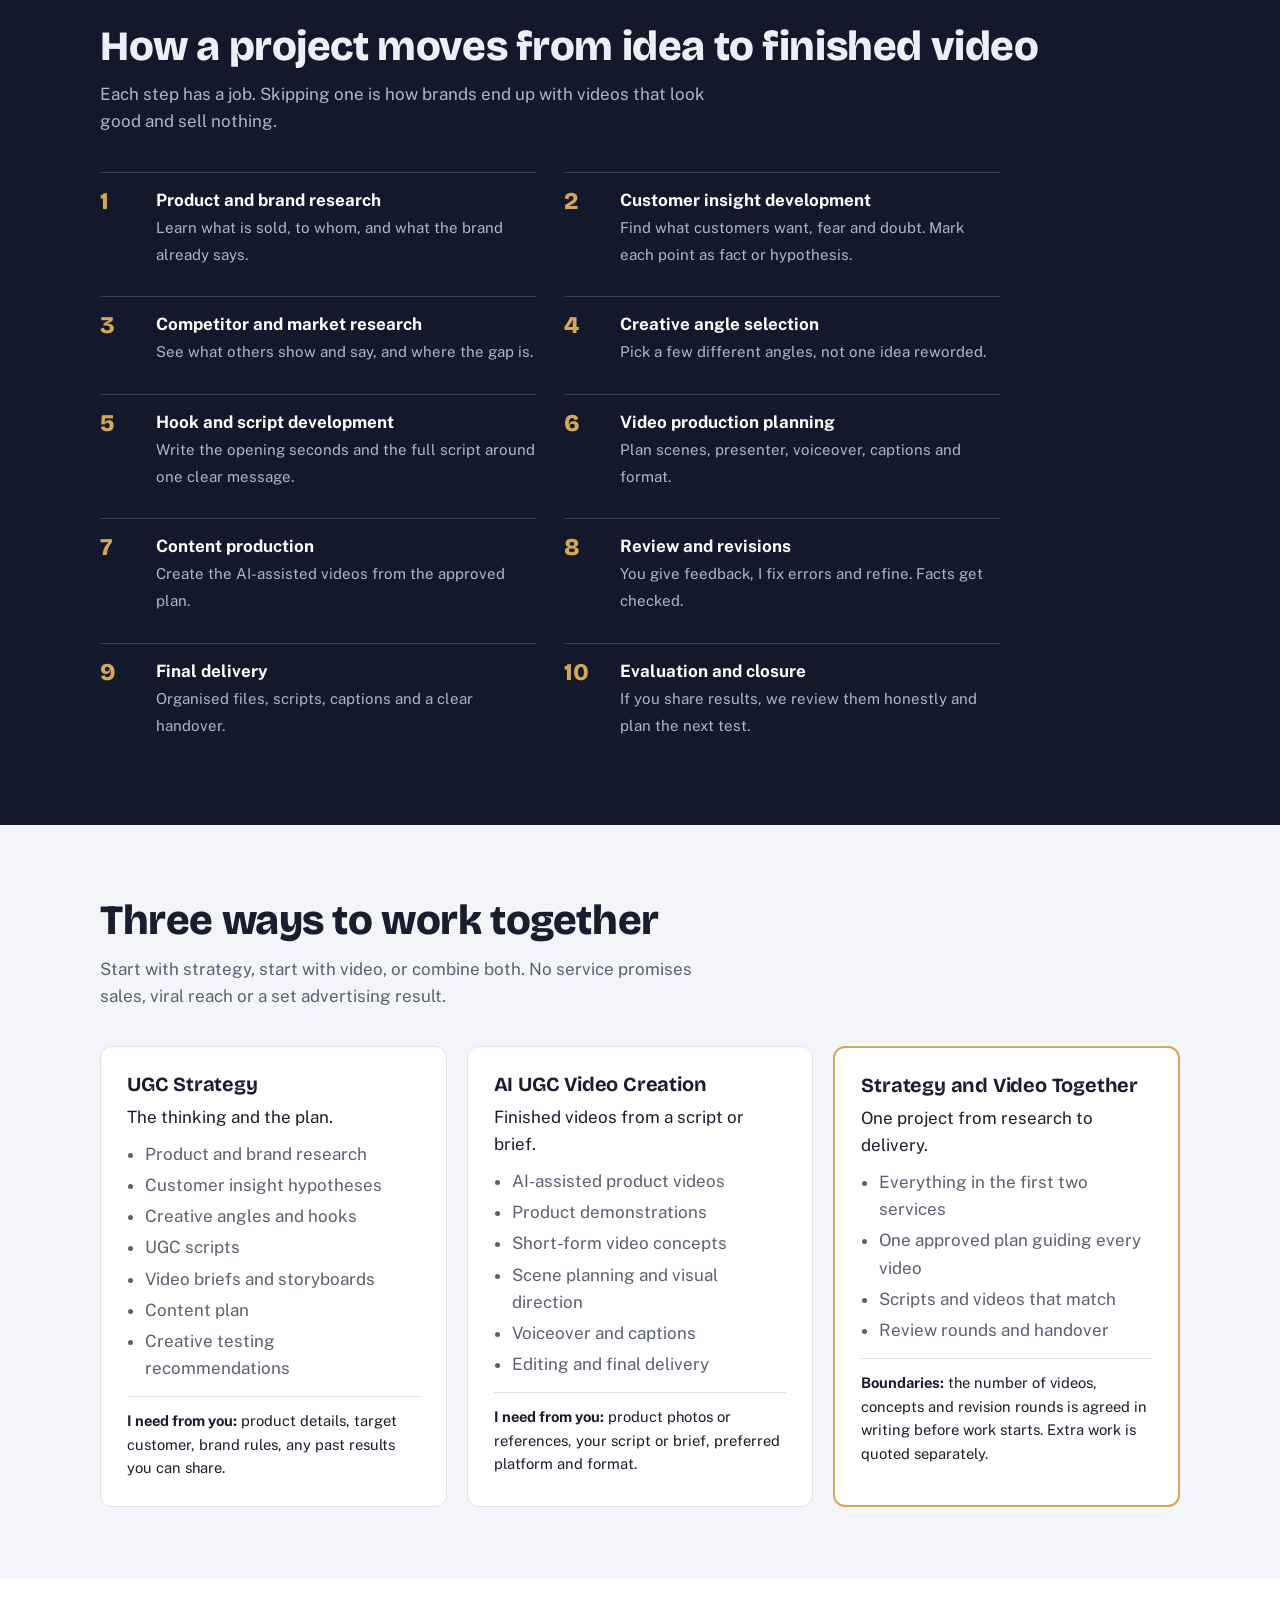
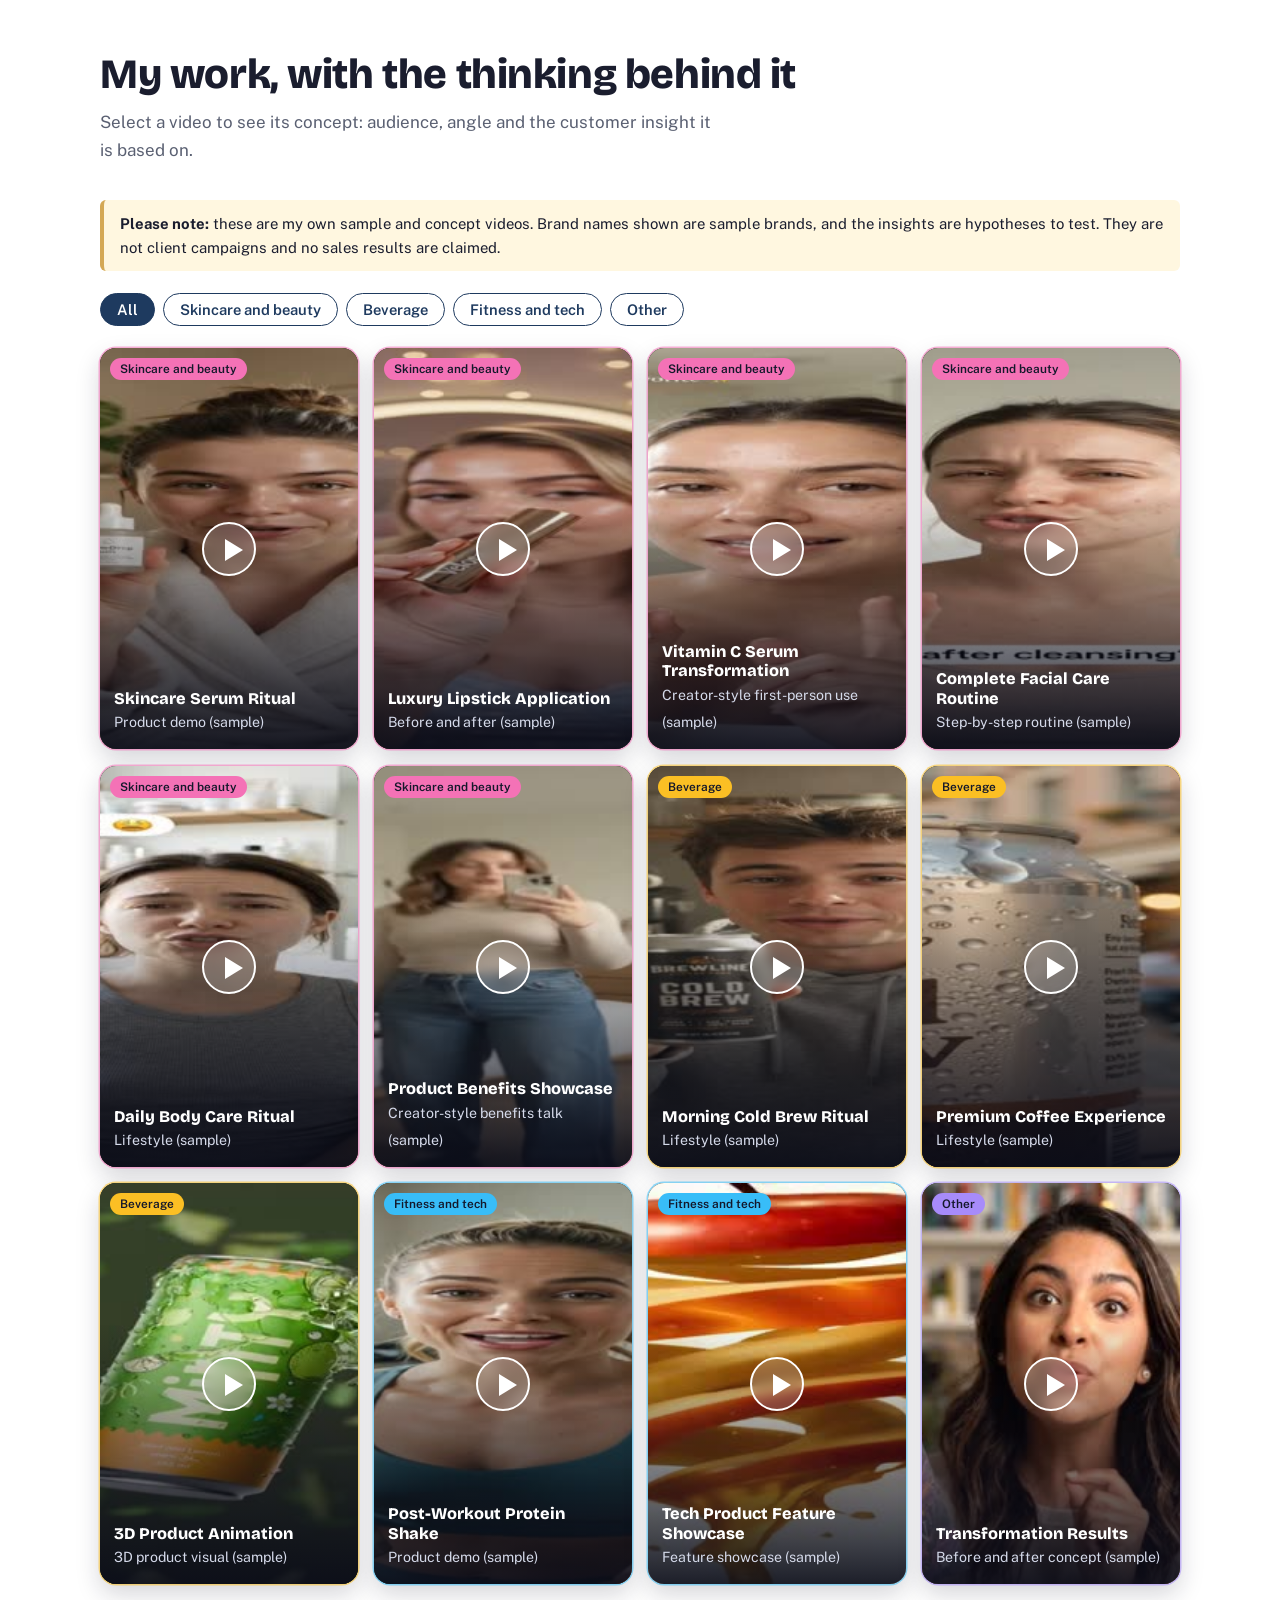
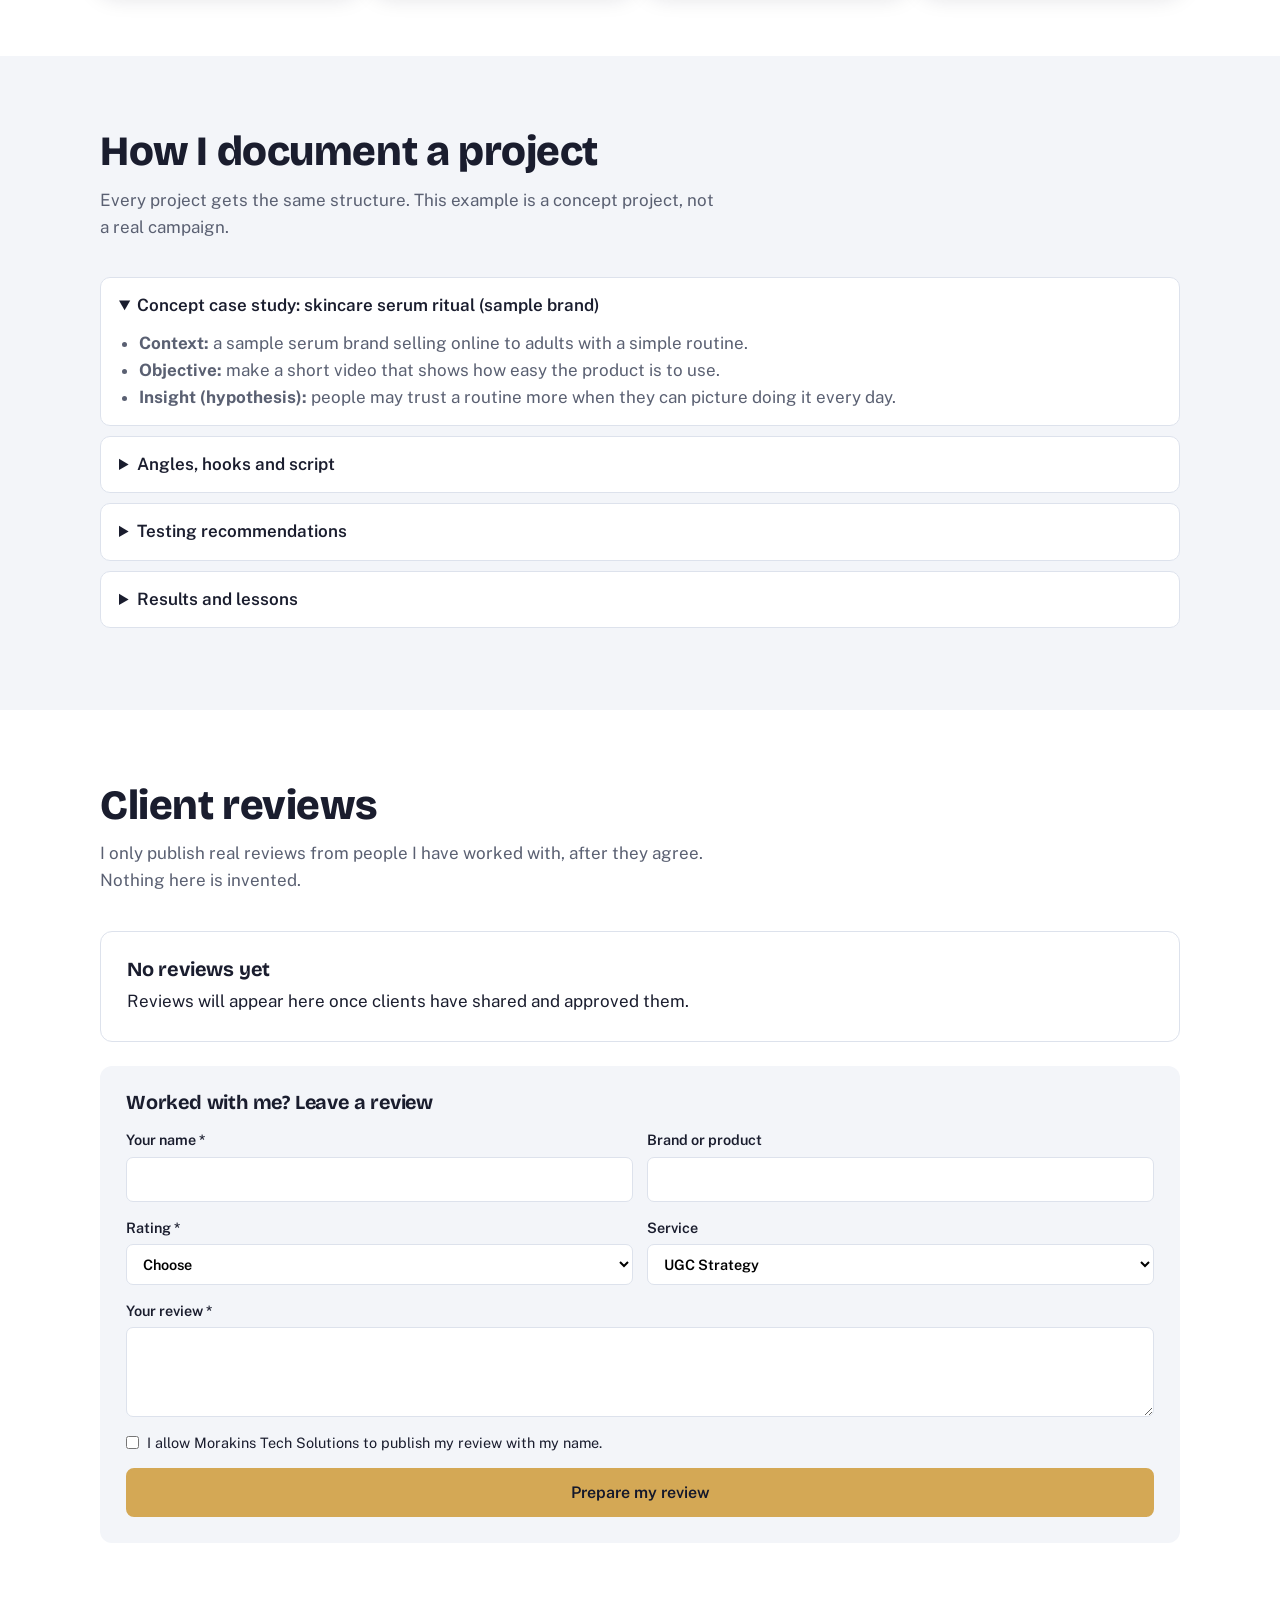
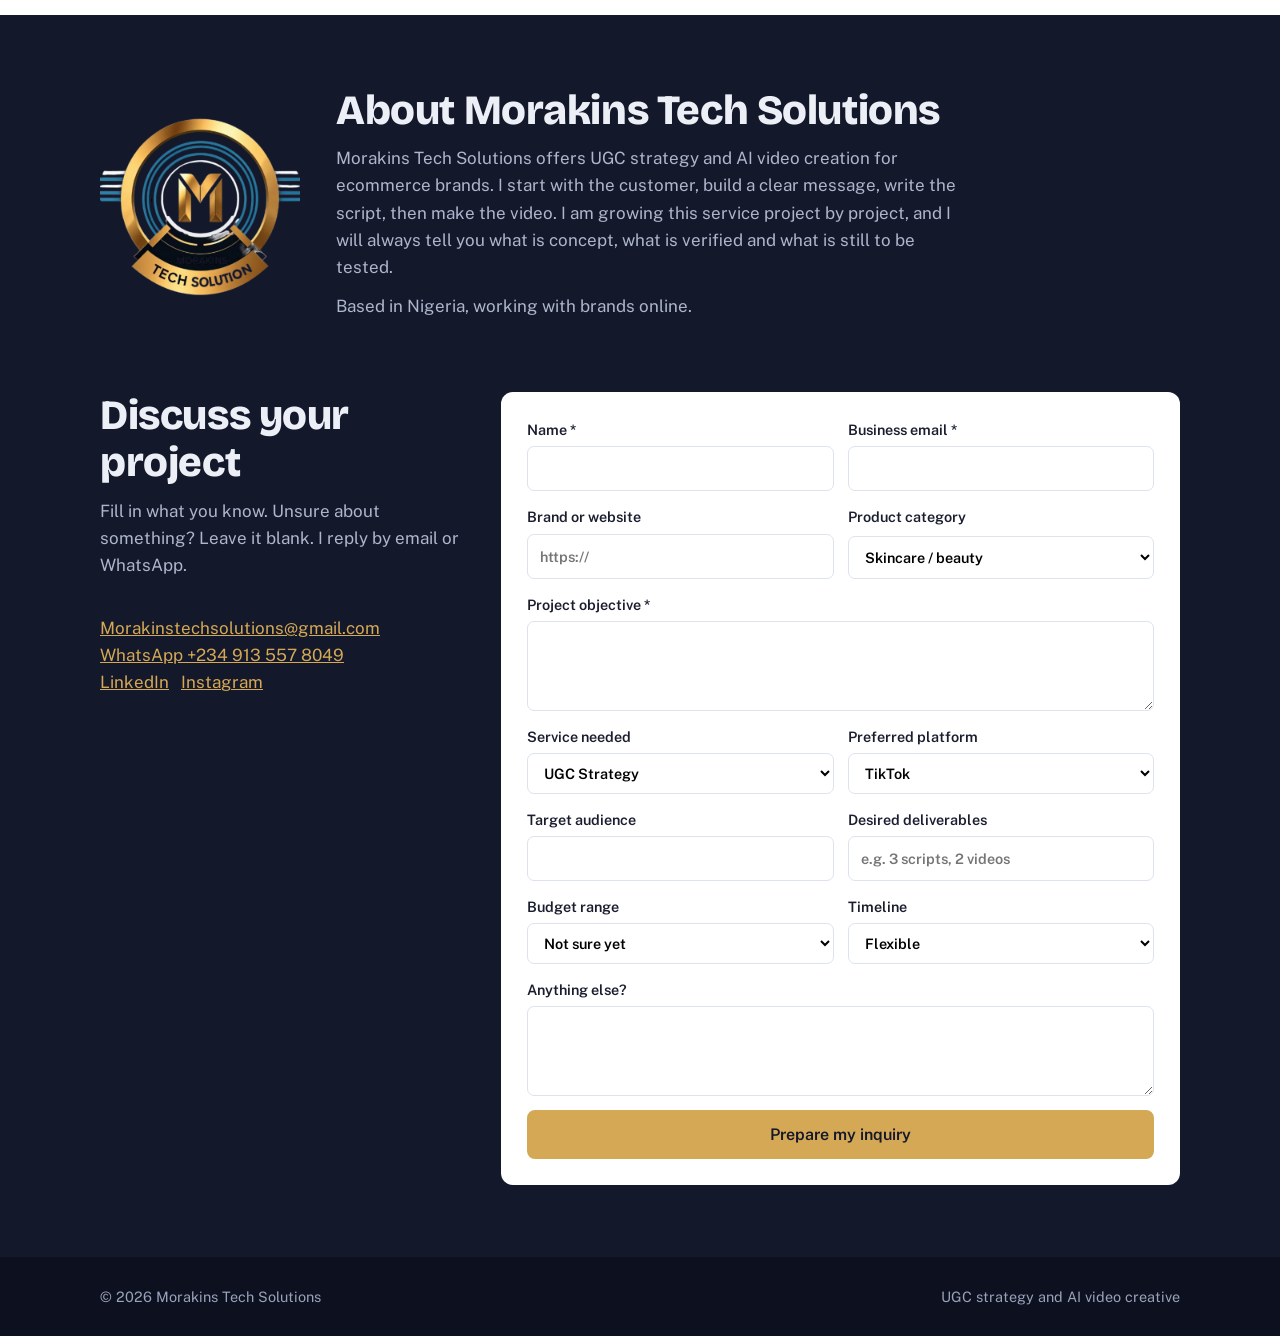
==== commit a419d285: "Rename home .html to home.html" ====
--- a/home.html
+++ b/home.html
@@ -110,7 +110,7 @@
 <header><div class="wrap nav">
 <a href="#top" aria-label="Morakins Tech Solutions home"><img src="Morakins_brand_logo-removebg-preview.png" alt="Morakins Tech Solutions logo"></a>
 <button class="menu" aria-expanded="false" aria-controls="nl">Menu</button>
-<ul id="nl"><li><a href="#strategy">Strategy</a></li><li><a href="#services">Services</a></li><li><a href="#work">Work</a></li><li><a href="#casestudy">Case study</a></li><li><a href="#about">About</a></li><li><a href="#contact">Contact</a></li></ul>
+<ul id="nl"><li><a href="#strategy">Strategy</a></li><li><a href="#services">Services</a></li><li><a href="#work">Work</a></li><li><a href="#casestudy">Case study</a></li><li><a href="#reviews">Reviews</a></li><li><a href="#about">About</a></li><li><a href="#contact">Contact</a></li></ul>
 <a class="btn p" href="#contact">Discuss Your Project</a>
 </div></header>
 
@@ -184,6 +184,22 @@
 <ul><li>Compare the three hooks with the same video body, one change at a time.</li><li>Run each long enough to judge on thumb-stop rate and watch time, not on a single day.</li></ul></details>
 <details><summary>Results and lessons</summary><p>No results to report. This is a concept project and no campaign was run. For real client work this section holds verified numbers from the client, with limits stated, plus lessons and next steps.</p></details>
 </div></section>
+
+<section id="reviews" style="background:#fff"><div class="wrap">
+<h2>Client reviews</h2>
+<p class="lead">I only publish real reviews from people I have worked with, after they agree. Nothing here is invented.</p>
+<div class="grid3" id="revlist"></div>
+<form id="rf" novalidate style="margin-top:24px;background:var(--bg)">
+<h3 class="full">Worked with me? Leave a review</h3>
+<label>Your name *<input name="Name" required></label>
+<label>Brand or product<input name="Brand"></label>
+<label>Rating *<select name="Rating"><option value="">Choose</option><option>5</option><option>4</option><option>3</option><option>2</option><option>1</option></select></label>
+<label>Service<select name="Service"><option>UGC Strategy</option><option>AI UGC Video Creation</option><option>Strategy and Video Together</option></select></label>
+<label class="full">Your review *<textarea name="Review" required></textarea></label>
+<label class="full" style="font-weight:400;display:flex;gap:8px;align-items:flex-start"><input type="checkbox" name="Permission" style="width:auto;margin-top:5px"> I allow Morakins Tech Solutions to publish my review with my name.</label>
+<button class="btn p full" type="submit">Prepare my review</button>
+<div id="rout" role="status" aria-live="polite" style="grid-column:1/-1;display:none;background:#EEF3FB;border-radius:8px;padding:16px"><p id="rst" style="font-weight:600;margin-bottom:6px"></p><div class="cta"><a class="btn o" id="rem" href="#">Send by email</a><a class="btn o" id="rwa" href="#" target="_blank" rel="noopener">Send on WhatsApp</a></div></div>
+</form></div></section>
 
 <section id="about" class="dark"><div class="wrap about">
 <img src="Morakins_brand_logo-removebg-preview.png" alt="Morakins Tech Solutions logo" loading="lazy">
@@ -271,6 +287,18 @@
 var ro=new IntersectionObserver(function(es){es.forEach(function(e){if(e.isIntersecting){e.target.classList.add("in");ro.unobserve(e.target)}})},{threshold:.12});
 document.querySelectorAll(".panel,.stat,.steps li,details,.hero .phone").forEach(function(el,i){el.style.setProperty("--d",(i%6)*.07+"s");el.classList.add("rv");ro.observe(el)})
 }else bs.forEach(function(b){b.textContent=b.dataset.n});
+
+// REAL reviews only. Add one after the client agrees, like: {name:"Name",brand:"Brand",rating:5,text:"Their words."},
+var REVIEWS=[];
+var rl=$("#revlist");
+if(!REVIEWS.length){rl.style.display="block";rl.innerHTML='<div class="panel"><h3>No reviews yet</h3><p>Reviews will appear here once clients have shared and approved them.</p></div>'}
+else REVIEWS.forEach(function(r){var d=document.createElement("div");d.className="panel";var st=document.createElement("b");st.textContent="\u2605".repeat(r.rating);st.style.color="#B8862B";var p=document.createElement("p");p.textContent=r.text;var n=document.createElement("small");n.textContent=r.name+(r.brand?", "+r.brand:"");d.append(st,p,n);rl.appendChild(d)});
+var rf=$("#rf");rf.addEventListener("submit",function(e){e.preventDefault();var fd=new FormData(rf),o=$("#rout"),t=$("#rst");o.style.display="block";
+if(!fd.get("Name").trim()||!fd.get("Rating")||!fd.get("Review").trim()){t.textContent="Please add your name, a rating and your review.";$("#rout .cta").style.display="none";return}
+$("#rout .cta").style.display="flex";var m="New review for Morakins Tech Solutions\n\n";fd.forEach(function(v,k){if(k=="Permission")return;if(String(v).trim())m+=k+": "+String(v).trim()+"\n"});m+="Permission to publish: "+(fd.get("Permission")?"Yes":"No")+"\n";
+t.textContent="Nothing has been sent yet. Choose how you want to send your review.";
+$("#rem").href="mailto:Morakinstechsolutions@gmail.com?subject="+encodeURIComponent("Review from "+fd.get("Name"))+"&body="+encodeURIComponent(m);
+$("#rwa").href="https://wa.me/2349135578049?text="+encodeURIComponent(m)});
 </script>
 </body>
 </html>
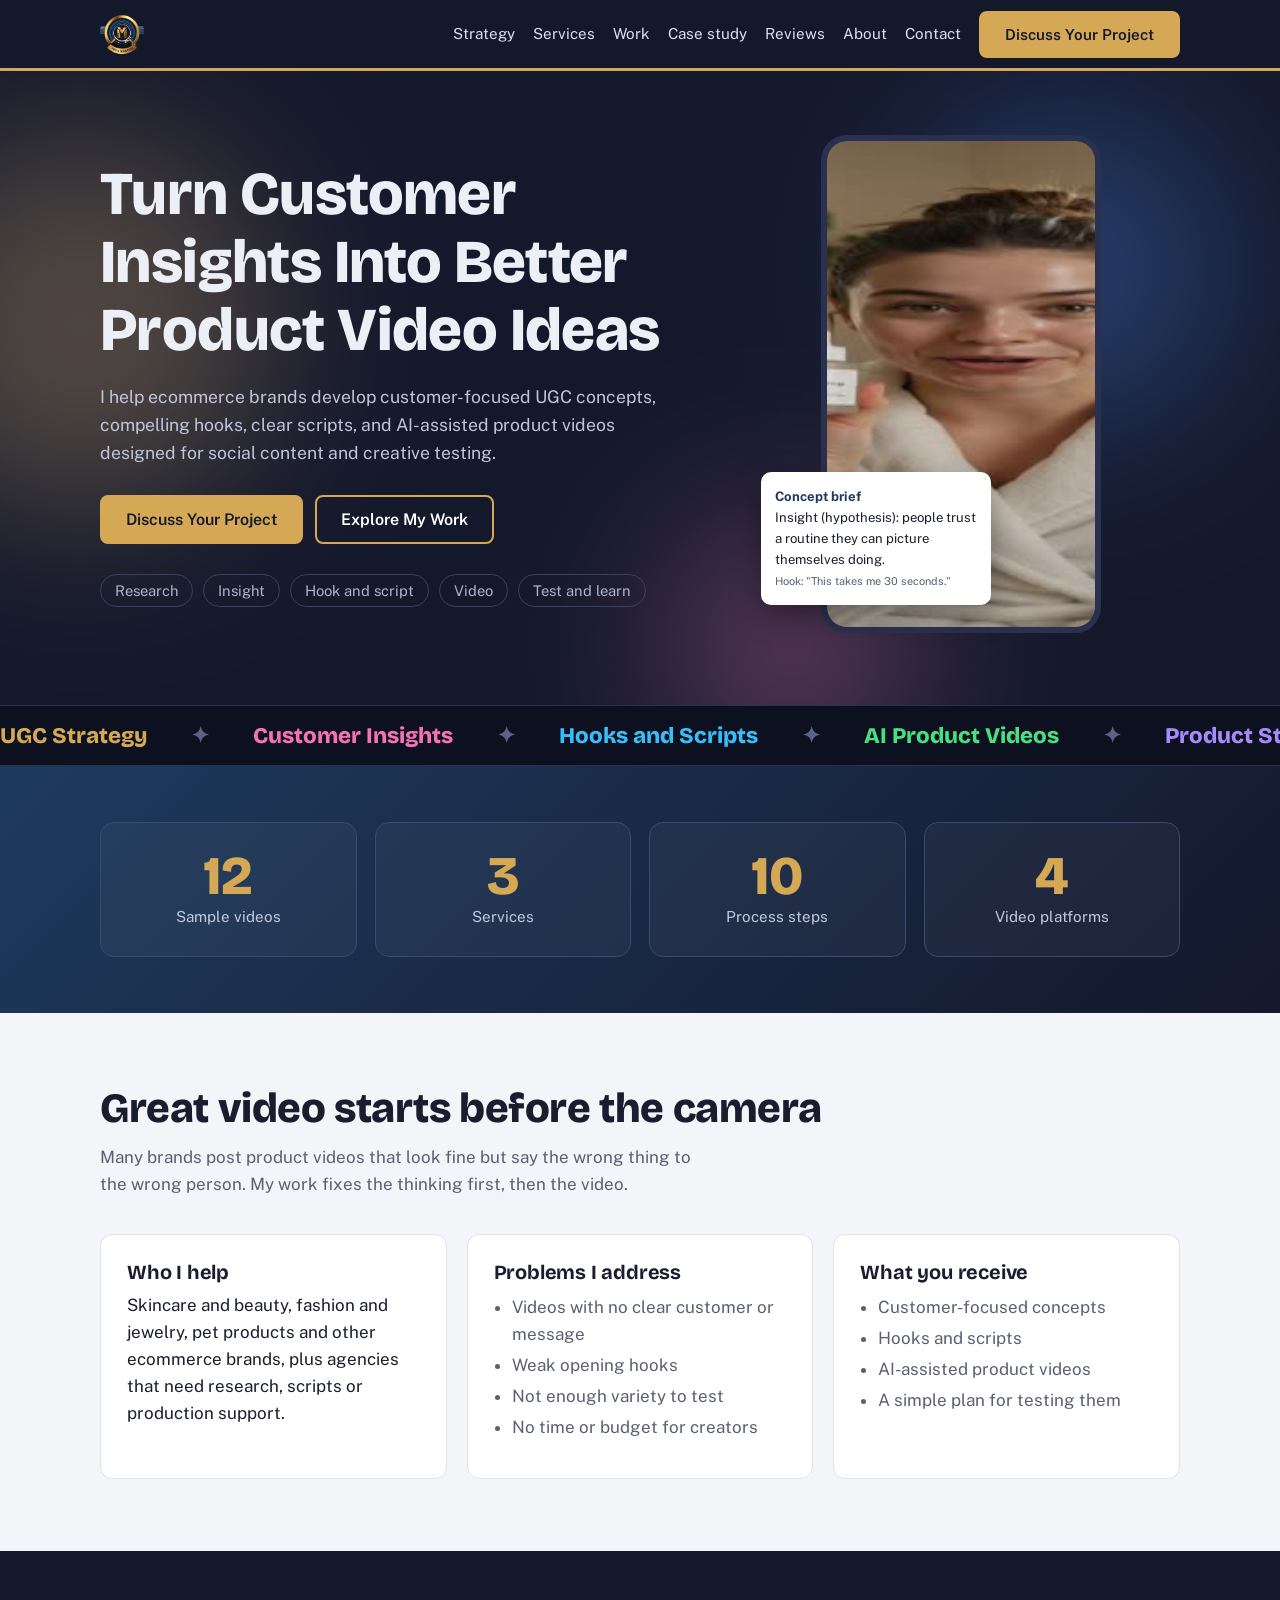
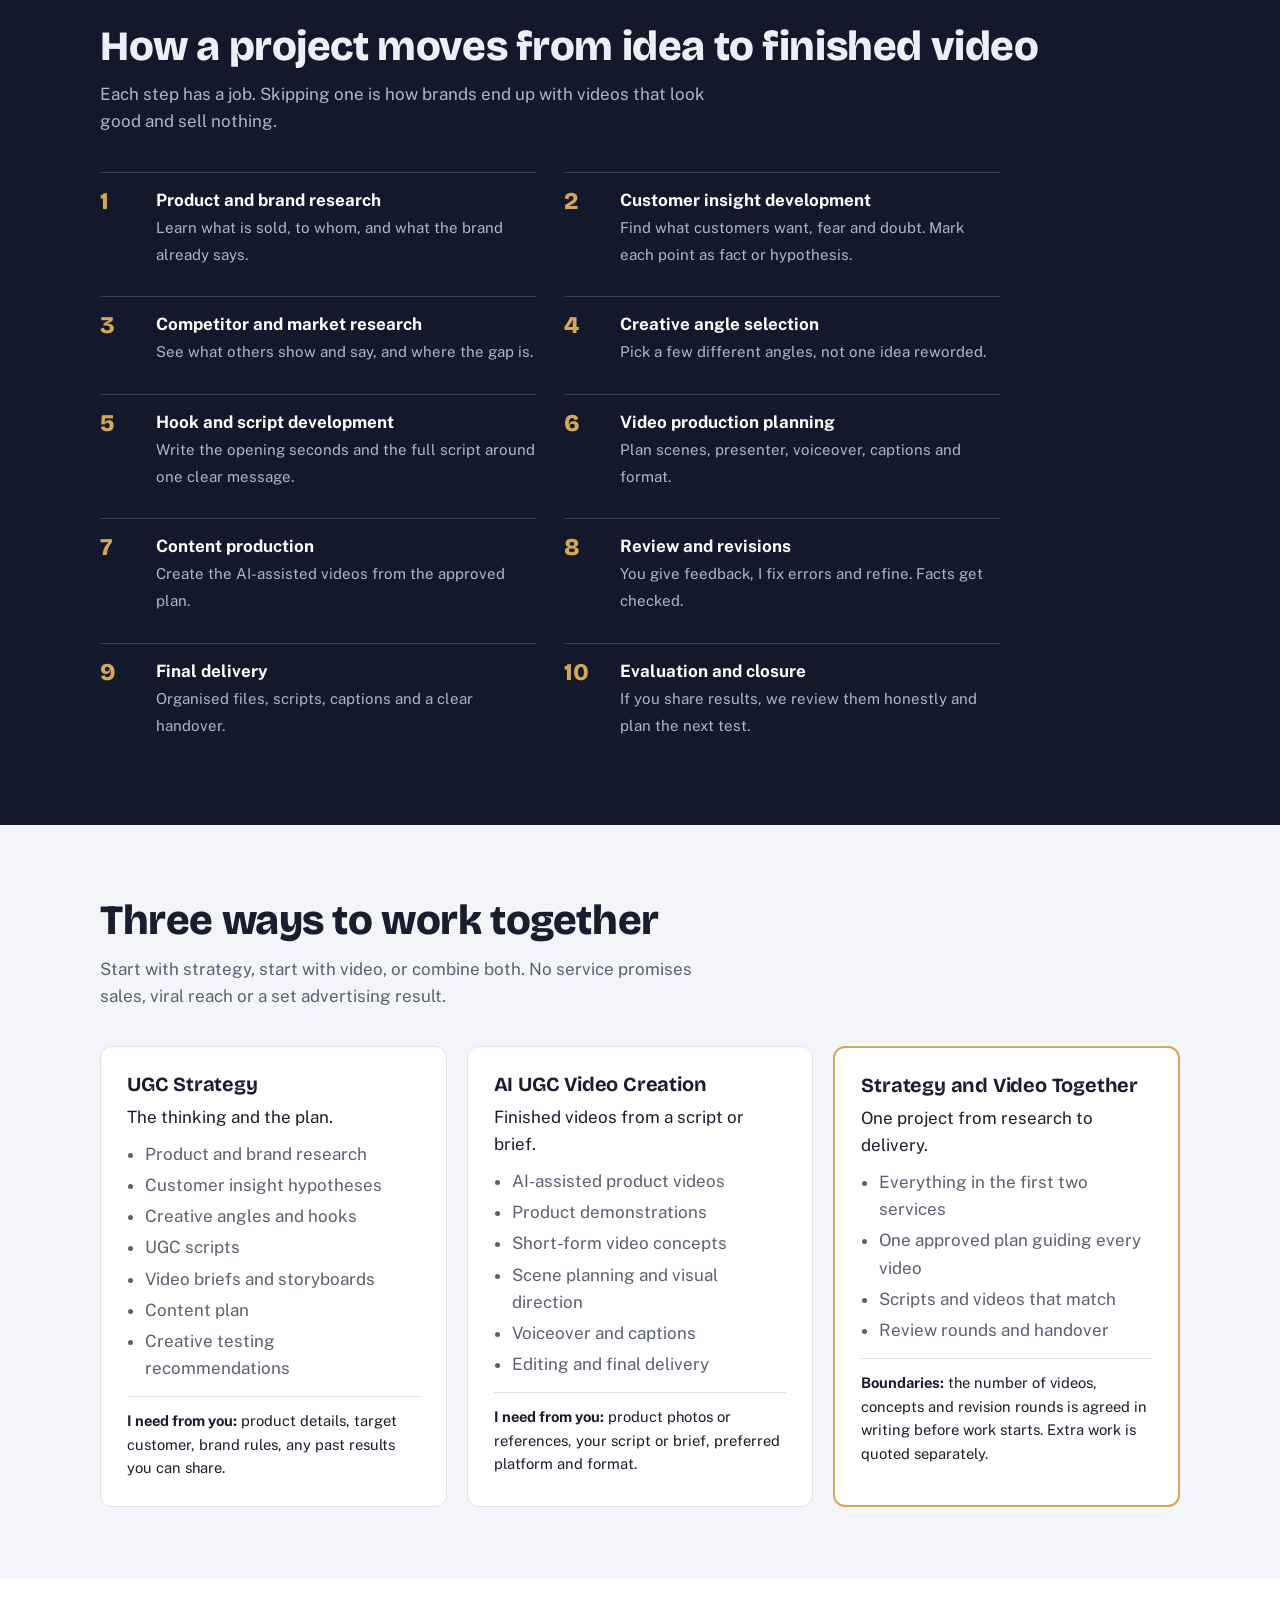
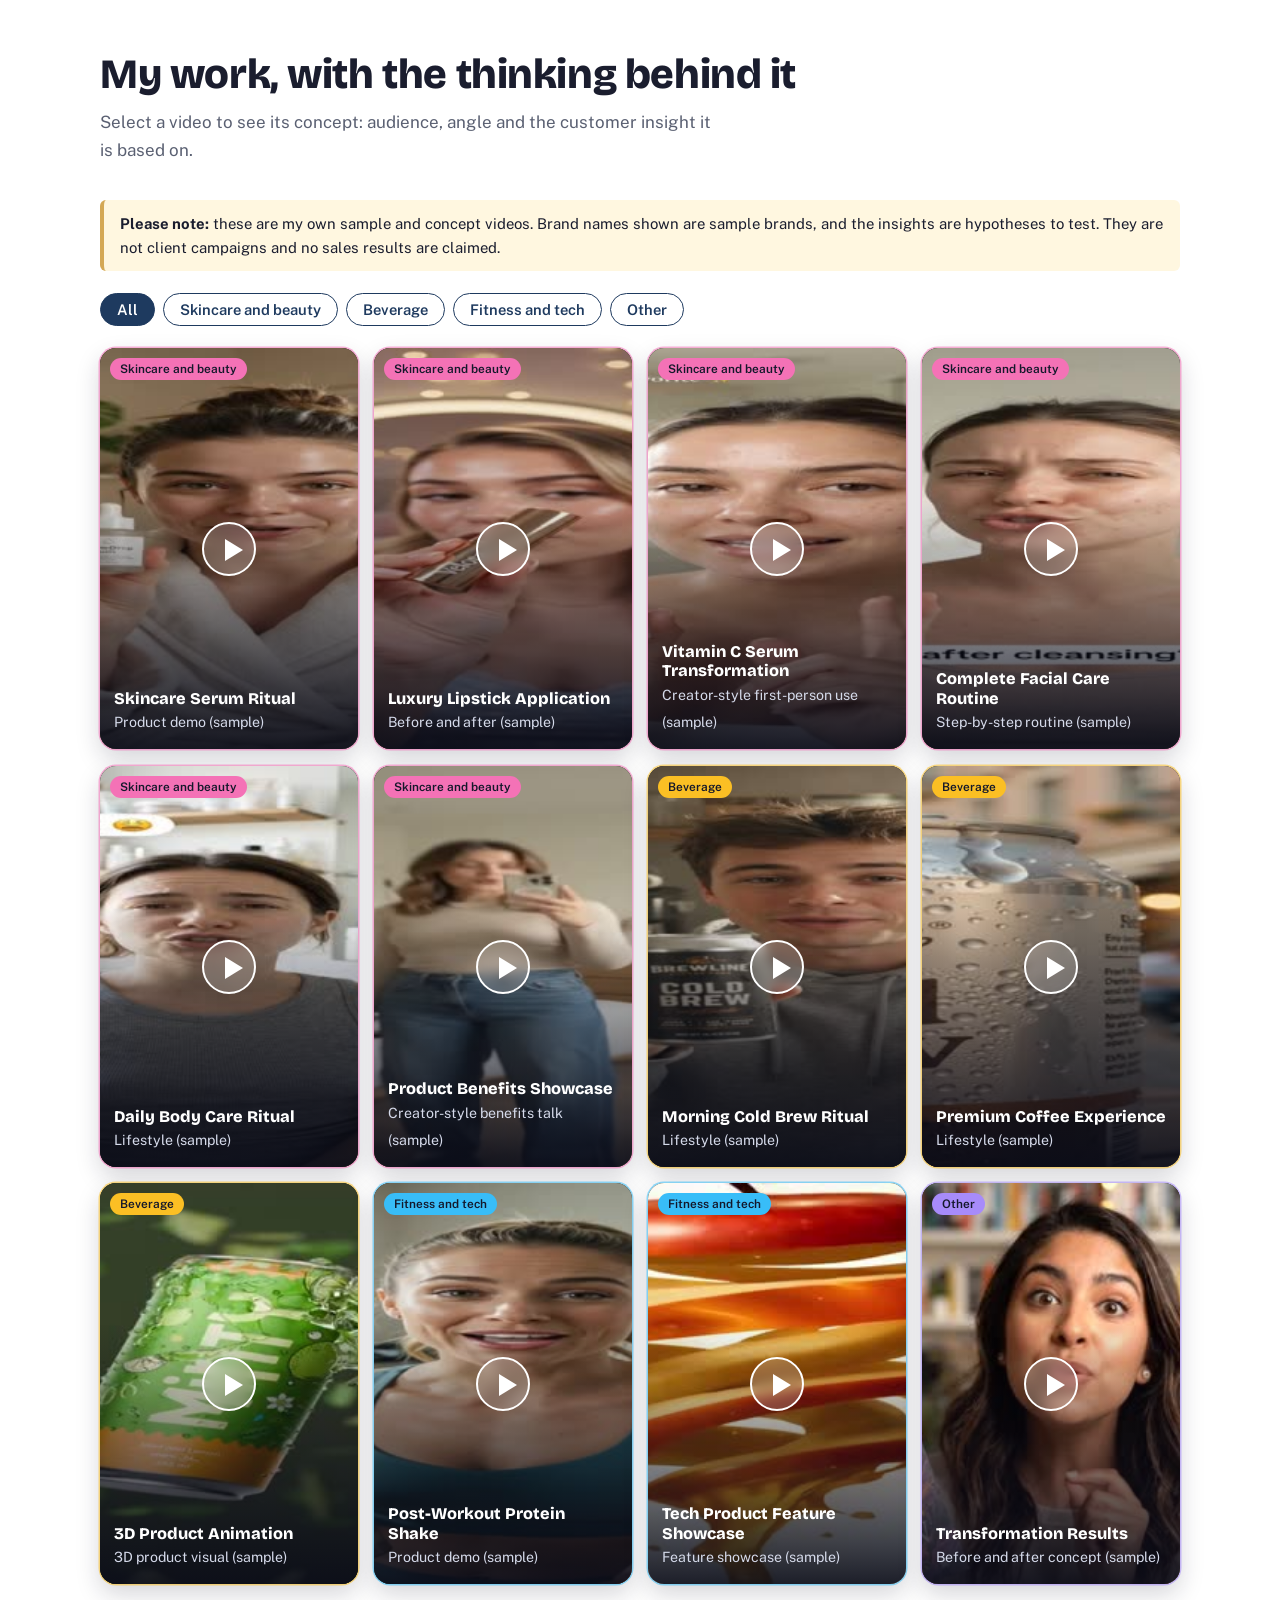
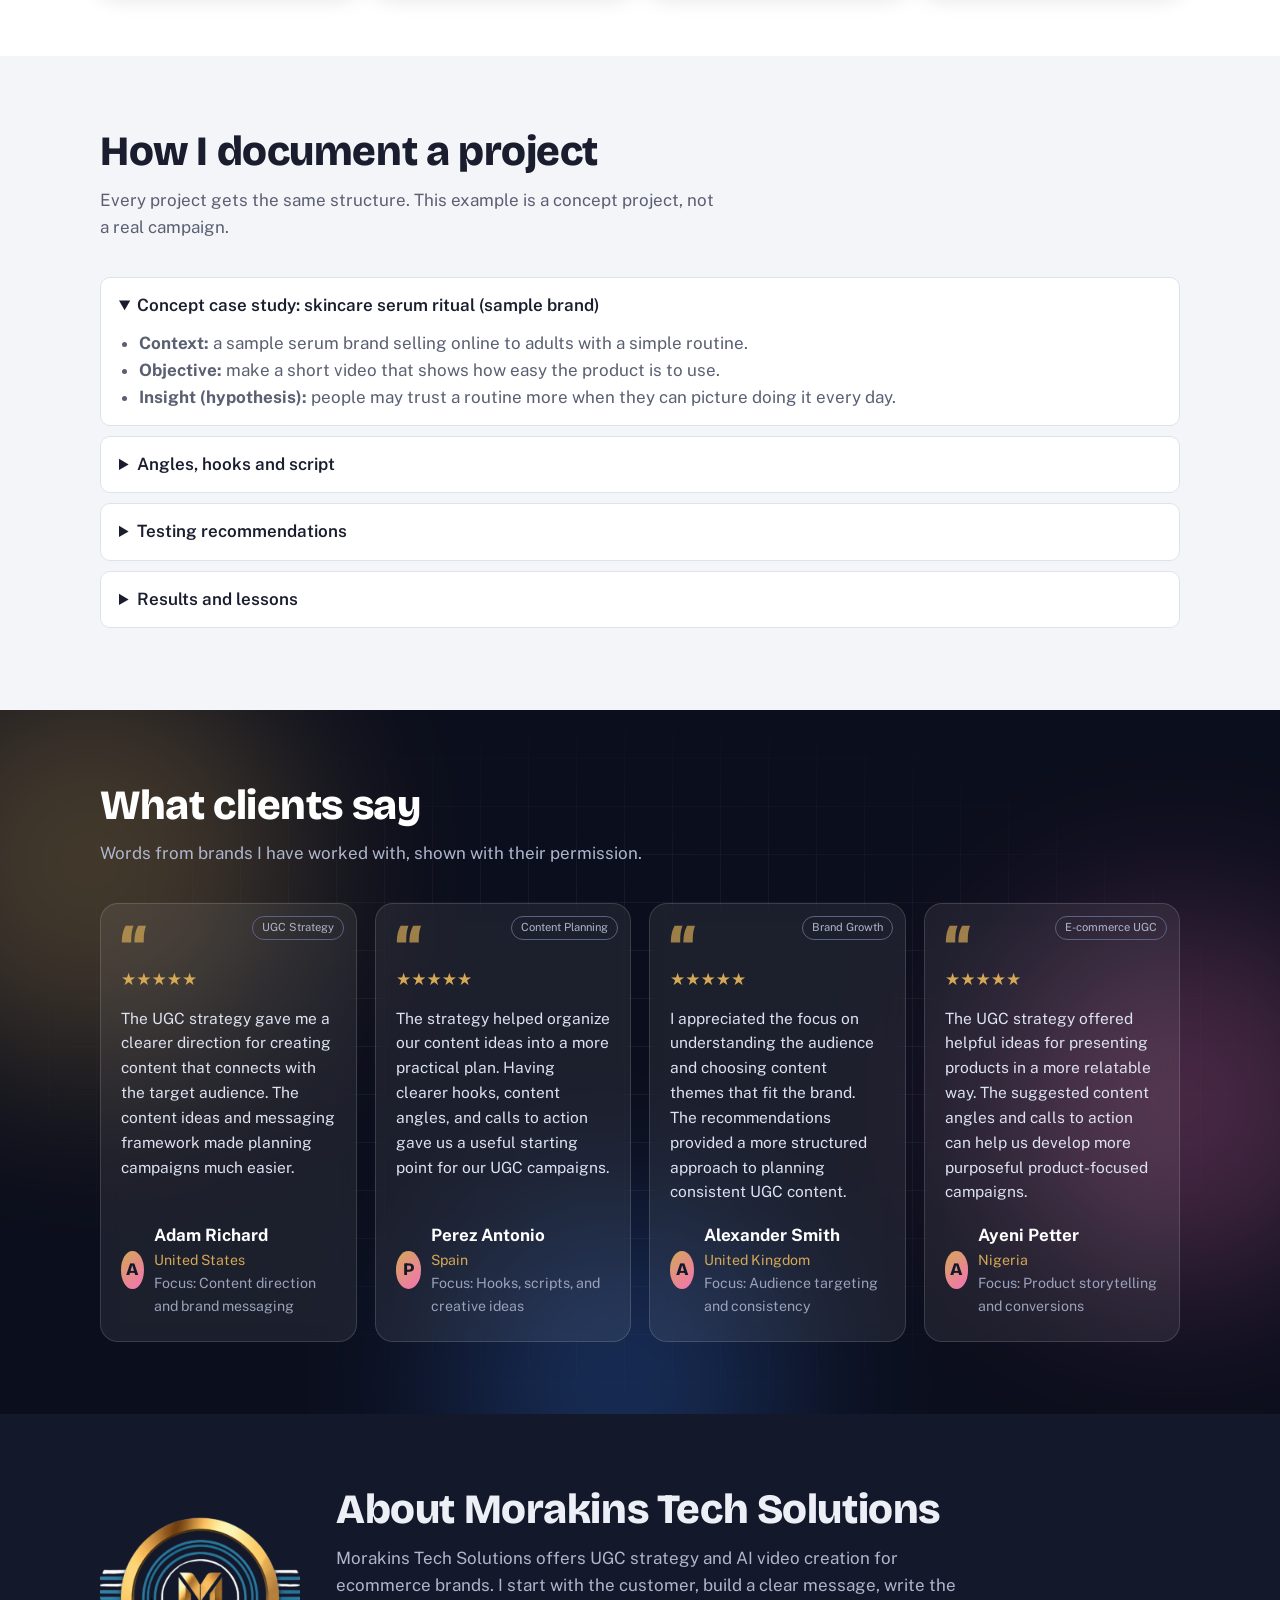
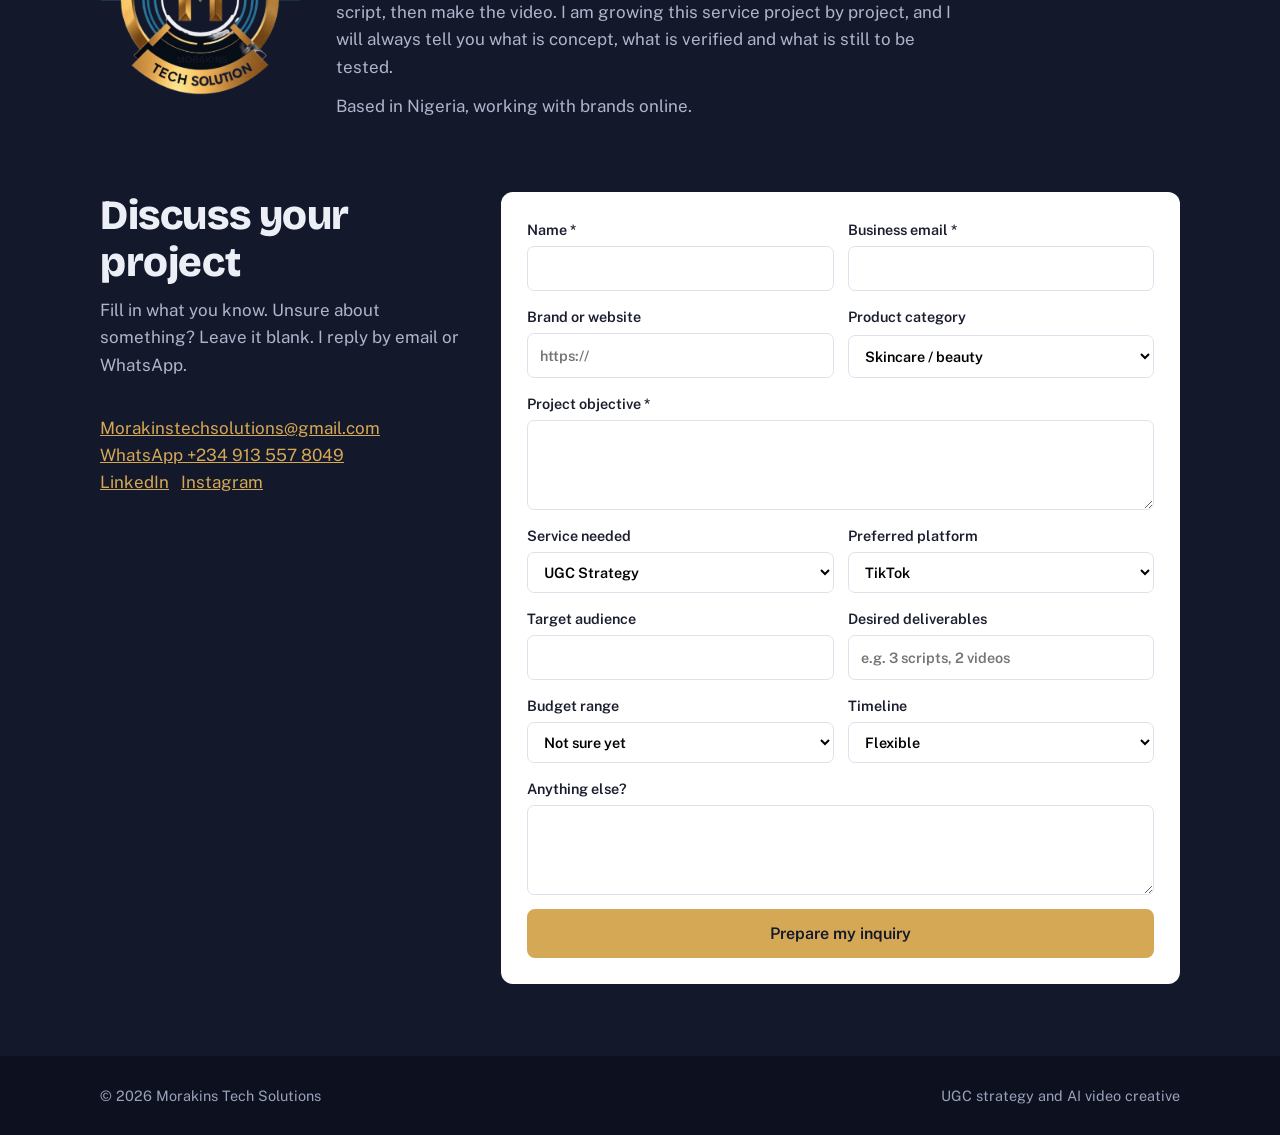
==== commit 122c8fd5: "Rename home (2).html to home.html" ====
--- a/home.html
+++ b/home.html
@@ -104,6 +104,26 @@
 @keyframes pop{from{opacity:0;transform:translateY(18px) scale(.96)}}
 @media(max-width:900px){.g4{grid-template-columns:repeat(2,1fr)}.marq span{font-size:1.1rem}}
 @media(prefers-reduced-motion:reduce){.orbs i,.marq .track,.card{animation:none}.hero h1 .w{opacity:1;transform:none;animation:none}.rv{opacity:1}.marq{overflow-x:auto}}
+.rvs{position:relative;overflow:hidden;background:#0B0E1C;color:#fff}
+.rvs::before{content:"";position:absolute;inset:0;background-image:linear-gradient(rgba(255,255,255,.05) 1px,transparent 1px),linear-gradient(90deg,rgba(255,255,255,.05) 1px,transparent 1px);background-size:48px 48px;-webkit-mask-image:radial-gradient(ellipse at center,#000 30%,transparent 75%);mask-image:radial-gradient(ellipse at center,#000 30%,transparent 75%);animation:gm 20s linear infinite}
+@keyframes gm{to{background-position:48px 48px}}
+.aur{position:absolute;inset:0;pointer-events:none}.aur i{position:absolute;border-radius:50%;filter:blur(90px);opacity:.28;animation:drift 18s ease-in-out infinite alternate}
+.aur i:nth-child(1){width:420px;height:420px;background:#D4A855;left:-120px;top:-60px}.aur i:nth-child(2){width:360px;height:360px;background:#F472B6;right:-80px;top:30%;animation-delay:-6s}.aur i:nth-child(3){width:340px;height:340px;background:#3B82F6;left:35%;bottom:-140px;animation-delay:-11s}
+.rvs .wrap{position:relative;z-index:2}.rvs .lead{color:#AEB5CC}
+.rgrid{display:grid;grid-template-columns:repeat(4,1fr);gap:18px;perspective:1000px}
+.rw{animation:fl 6s ease-in-out infinite;animation-delay:calc(var(--i)*-1.4s)}@keyframes fl{50%{transform:translateY(-9px)}}
+.rc{position:relative;height:100%;min-height:270px;display:flex;flex-direction:column;padding:24px 20px;border-radius:18px;background:rgba(255,255,255,.07);-webkit-backdrop-filter:blur(10px);backdrop-filter:blur(10px);border:1px solid rgba(255,255,255,.14);transition:transform .2s ease,border-color .3s,box-shadow .3s}
+.rc::before{content:"";position:absolute;inset:0;border-radius:inherit;pointer-events:none;background:radial-gradient(240px circle at var(--mx,50%) var(--my,50%),rgba(212,168,85,.3),transparent 60%);opacity:0;transition:opacity .3s}
+.rc:hover{border-color:var(--gold);box-shadow:0 20px 50px rgba(0,0,0,.5)}.rc:hover::before{opacity:1}
+.rc .q{font:800 4rem/.7 'Bricolage Grotesque',serif;color:var(--gold);opacity:.7;height:30px}
+.rc .st{margin-top:8px}.rc .st span{display:inline-block;color:var(--gold);animation:tw 2.4s ease-in-out infinite;animation-delay:calc(var(--k)*.2s)}
+.rc .st .off{color:rgba(255,255,255,.25);animation:none}@keyframes tw{50%{transform:scale(1.28);filter:drop-shadow(0 0 6px #D4A855)}}
+.rc p{flex:1;margin:12px 0 18px;color:#DDE1F0;font-size:.97rem}
+.rc .who{display:flex;gap:10px;align-items:center}.rc .who small{display:block;color:#9AA2BB}
+.rc .av{width:38px;height:38px;border-radius:50%;display:grid;place-items:center;background:linear-gradient(135deg,#D4A855,#F472B6);color:#14182B;font:800 1.1rem 'Bricolage Grotesque',sans-serif}
+.rc .bdg{position:absolute;top:12px;right:12px;font-size:.7rem;border:1px solid #5A6385;color:#AEB5CC;border-radius:99px;padding:2px 9px}
+@media(max-width:900px){.rgrid{grid-template-columns:repeat(2,1fr)}}@media(max-width:560px){.rgrid{grid-template-columns:1fr}}
+@media(prefers-reduced-motion:reduce){.rvs::before,.aur i,.rw,.rc .st span{animation:none}}
 </style>
 </head>
 <body>
@@ -185,21 +205,11 @@
 <details><summary>Results and lessons</summary><p>No results to report. This is a concept project and no campaign was run. For real client work this section holds verified numbers from the client, with limits stated, plus lessons and next steps.</p></details>
 </div></section>
 
-<section id="reviews" style="background:#fff"><div class="wrap">
-<h2>Client reviews</h2>
-<p class="lead">I only publish real reviews from people I have worked with, after they agree. Nothing here is invented.</p>
-<div class="grid3" id="revlist"></div>
-<form id="rf" novalidate style="margin-top:24px;background:var(--bg)">
-<h3 class="full">Worked with me? Leave a review</h3>
-<label>Your name *<input name="Name" required></label>
-<label>Brand or product<input name="Brand"></label>
-<label>Rating *<select name="Rating"><option value="">Choose</option><option>5</option><option>4</option><option>3</option><option>2</option><option>1</option></select></label>
-<label>Service<select name="Service"><option>UGC Strategy</option><option>AI UGC Video Creation</option><option>Strategy and Video Together</option></select></label>
-<label class="full">Your review *<textarea name="Review" required></textarea></label>
-<label class="full" style="font-weight:400;display:flex;gap:8px;align-items:flex-start"><input type="checkbox" name="Permission" style="width:auto;margin-top:5px"> I allow Morakins Tech Solutions to publish my review with my name.</label>
-<button class="btn p full" type="submit">Prepare my review</button>
-<div id="rout" role="status" aria-live="polite" style="grid-column:1/-1;display:none;background:#EEF3FB;border-radius:8px;padding:16px"><p id="rst" style="font-weight:600;margin-bottom:6px"></p><div class="cta"><a class="btn o" id="rem" href="#">Send by email</a><a class="btn o" id="rwa" href="#" target="_blank" rel="noopener">Send on WhatsApp</a></div></div>
-</form></div></section>
+<section id="reviews" class="rvs"><div class="aur" aria-hidden="true"><i></i><i></i><i></i></div><div class="wrap">
+<h2>What clients say</h2>
+<p class="lead">Words from brands I have worked with, shown with their permission.</p>
+<div class="rgrid" id="revlist"></div>
+</div></section>
 
 <section id="about" class="dark"><div class="wrap about">
 <img src="Morakins_brand_logo-removebg-preview.png" alt="Morakins Tech Solutions logo" loading="lazy">
@@ -288,17 +298,20 @@
 document.querySelectorAll(".panel,.stat,.steps li,details,.hero .phone").forEach(function(el,i){el.style.setProperty("--d",(i%6)*.07+"s");el.classList.add("rv");ro.observe(el)})
 }else bs.forEach(function(b){b.textContent=b.dataset.n});
 
-// REAL reviews only. Add one after the client agrees, like: {name:"Name",brand:"Brand",rating:5,text:"Their words."},
-var REVIEWS=[];
-var rl=$("#revlist");
-if(!REVIEWS.length){rl.style.display="block";rl.innerHTML='<div class="panel"><h3>No reviews yet</h3><p>Reviews will appear here once clients have shared and approved them.</p></div>'}
-else REVIEWS.forEach(function(r){var d=document.createElement("div");d.className="panel";var st=document.createElement("b");st.textContent="\u2605".repeat(r.rating);st.style.color="#B8862B";var p=document.createElement("p");p.textContent=r.text;var n=document.createElement("small");n.textContent=r.name+(r.brand?", "+r.brand:"");d.append(st,p,n);rl.appendChild(d)});
-var rf=$("#rf");rf.addEventListener("submit",function(e){e.preventDefault();var fd=new FormData(rf),o=$("#rout"),t=$("#rst");o.style.display="block";
-if(!fd.get("Name").trim()||!fd.get("Rating")||!fd.get("Review").trim()){t.textContent="Please add your name, a rating and your review.";$("#rout .cta").style.display="none";return}
-$("#rout .cta").style.display="flex";var m="New review for Morakins Tech Solutions\n\n";fd.forEach(function(v,k){if(k=="Permission")return;if(String(v).trim())m+=k+": "+String(v).trim()+"\n"});m+="Permission to publish: "+(fd.get("Permission")?"Yes":"No")+"\n";
-t.textContent="Nothing has been sent yet. Choose how you want to send your review.";
-$("#rem").href="mailto:Morakinstechsolutions@gmail.com?subject="+encodeURIComponent("Review from "+fd.get("Name"))+"&body="+encodeURIComponent(m);
-$("#rwa").href="https://wa.me/2349135578049?text="+encodeURIComponent(m)});
+// REAL reviews only, added after the client agrees. Format: {name:"Name",place:"Town, Country",rating:5,text:"Their own words."}
+var REVIEWS=[{name:"Adam Richard",country:"United States",rating:5,tag:"UGC Strategy",place:"Focus: Content direction and brand messaging",text:"The UGC strategy gave me a clearer direction for creating content that connects with the target audience. The content ideas and messaging framework made planning campaigns much easier."},
+{name:"Perez Antonio",country:"Spain",rating:5,tag:"Content Planning",place:"Focus: Hooks, scripts, and creative ideas",text:"The strategy helped organize our content ideas into a more practical plan. Having clearer hooks, content angles, and calls to action gave us a useful starting point for our UGC campaigns."},
+{name:"Alexander Smith",country:"United Kingdom",rating:5,tag:"Brand Growth",place:"Focus: Audience targeting and consistency",text:"I appreciated the focus on understanding the audience and choosing content themes that fit the brand. The recommendations provided a more structured approach to planning consistent UGC content."},
+{name:"Ayeni Petter",country:"Nigeria",rating:5,tag:"E-commerce UGC",place:"Focus: Product storytelling and conversions",text:"The UGC strategy offered helpful ideas for presenting products in a more relatable way. The suggested content angles and calls to action can help us develop more purposeful product-focused campaigns."}];
+var rl=$("#revlist"),PH={name:"Client name",place:"Town, Country",rating:0,text:"A real client review will appear here once a client has shared it and agreed to publish it.",ph:1};
+function tilt(c){c.addEventListener("mousemove",function(e){var b=c.getBoundingClientRect(),x=e.clientX-b.left,y=e.clientY-b.top;c.style.setProperty("--mx",x+"px");c.style.setProperty("--my",y+"px");if(matchMedia("(prefers-reduced-motion:reduce)").matches)return;c.style.transform="rotateY("+((x/b.width-.5)*14)+"deg) rotateX("+(-(y/b.height-.5)*14)+"deg)"});c.addEventListener("mouseleave",function(){c.style.transform=""})}
+(REVIEWS.length?REVIEWS:[PH,PH,PH,PH]).forEach(function(r,i){var w=document.createElement("div");w.className="rw";w.style.setProperty("--i",i);var c=document.createElement("article");c.className="rc";
+var q=document.createElement("div");q.className="q";q.textContent="\u201C";q.setAttribute("aria-hidden","true");
+var st=document.createElement("div");st.className="st";st.setAttribute("aria-label",r.ph?"No rating yet":r.rating+" out of 5 stars");for(var k=0;k<5;k++){var sp=document.createElement("span");sp.textContent="\u2605";sp.style.setProperty("--k",k);if(r.ph||k>=r.rating)sp.className="off";st.appendChild(sp)}
+var p=document.createElement("p");p.textContent=r.text;
+var f=document.createElement("div");f.className="who";var av=document.createElement("span");av.className="av";av.textContent=r.name.charAt(0);var nm=document.createElement("div");var bn=document.createElement("b");bn.textContent=r.name;var sm=document.createElement("small");sm.textContent=r.place;if(r.country){var ct=document.createElement("small");ct.textContent=r.country;ct.style.color="#D4A855";nm.append(bn,ct,sm)}else nm.append(bn,sm);f.append(av,nm);
+if(r.ph||r.tag){var bd=document.createElement("span");bd.className="bdg";bd.textContent=r.ph?"Sample layout":r.tag;c.appendChild(bd)}
+c.append(q);if(r.ph||r.rating)c.append(st);c.append(p,f);w.appendChild(c);rl.appendChild(w);tilt(c)});
 </script>
 </body>
 </html>
